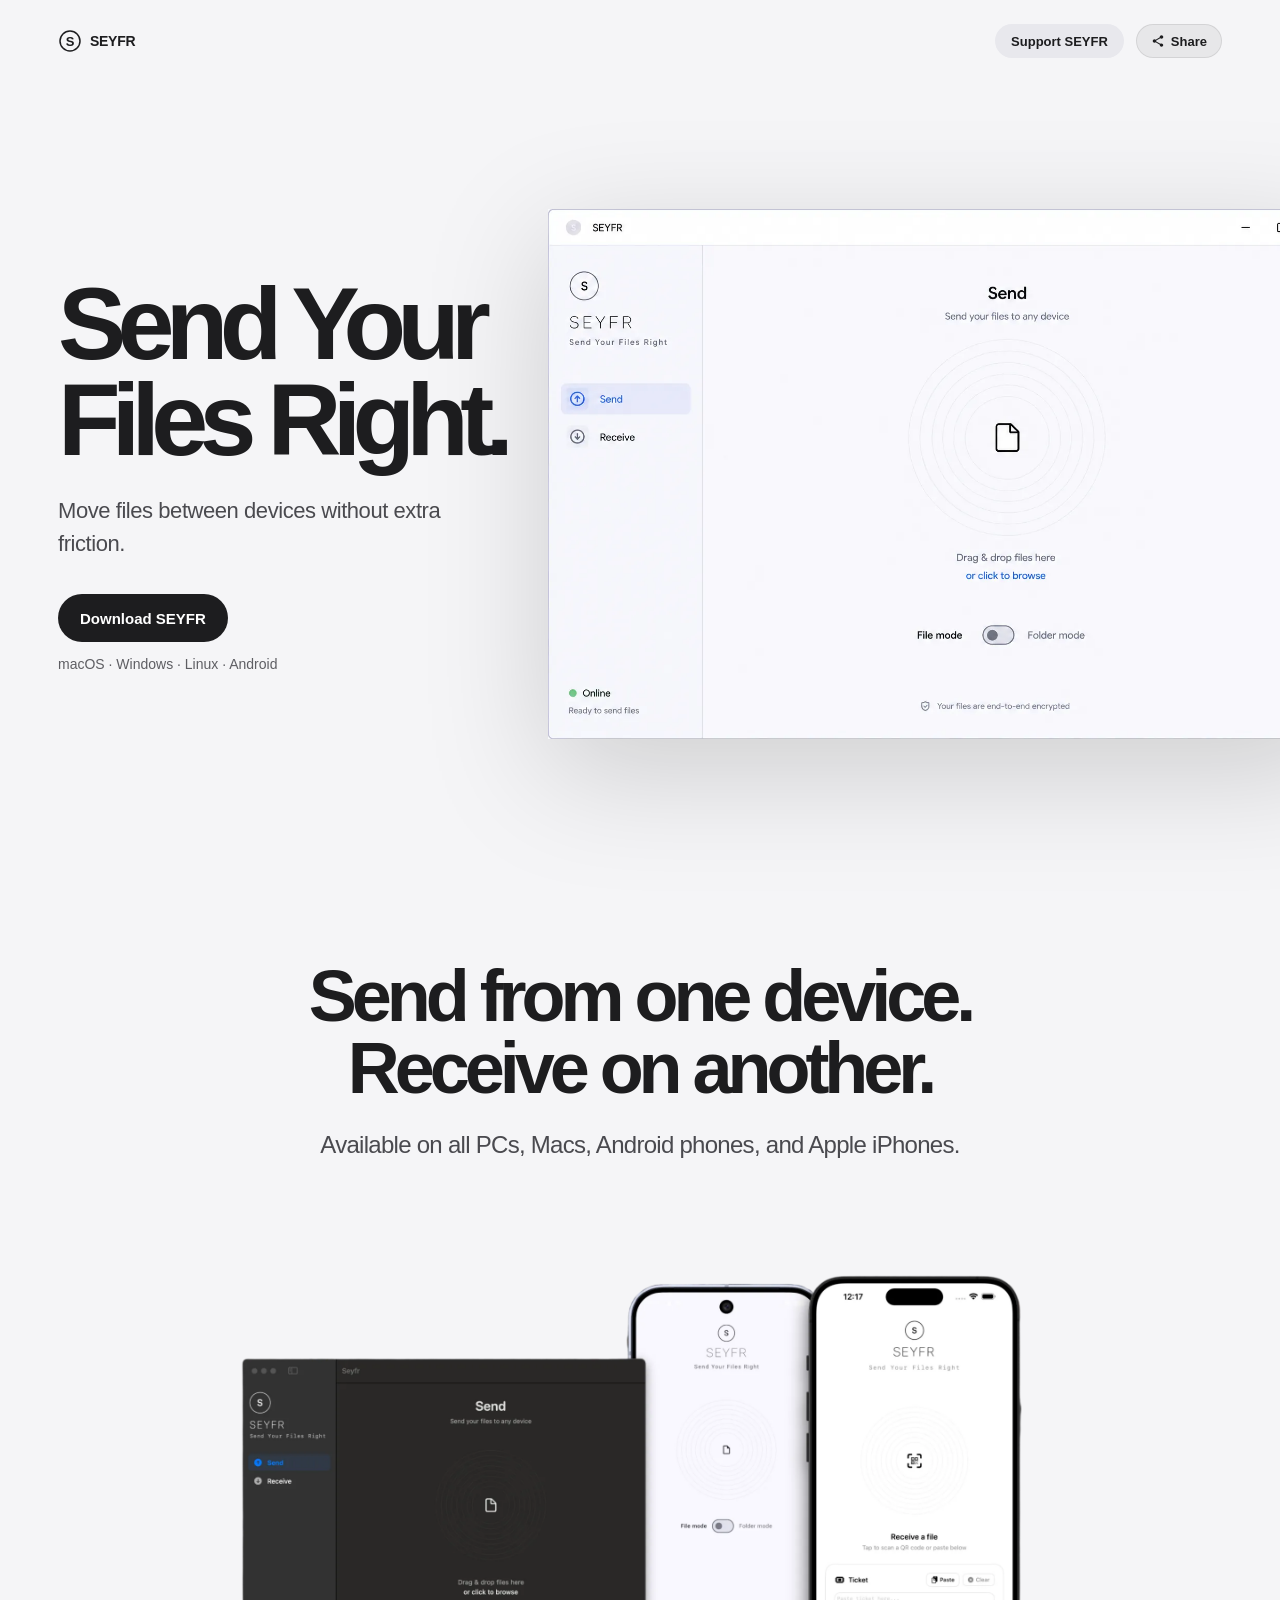
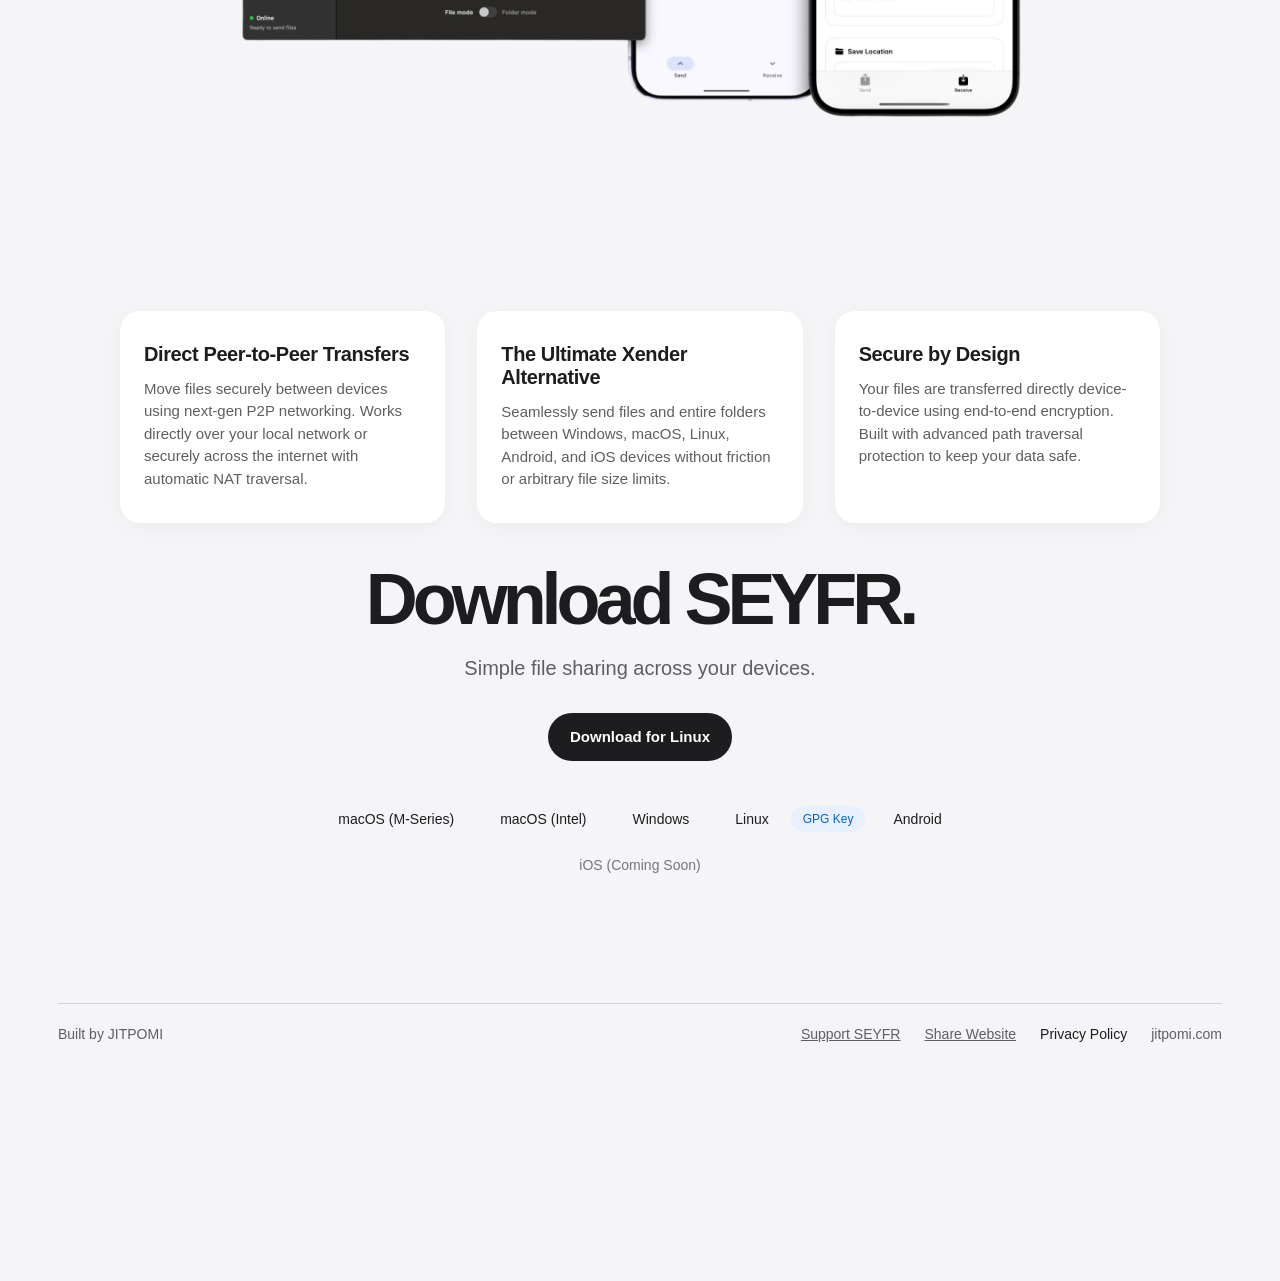
==== website/index.html @ b2a27444 "ui: group GPG Key badge directly next to Linux pill, smaller blue badge style" ====
<!DOCTYPE html>
<html lang="en">
<head>
  <meta charset="UTF-8" />
  <meta name="viewport" content="width=device-width, initial-scale=1.0" />

  <title>Seyfr — Send Your Files Right</title>

  <meta name="description" content="Seyfr helps you move files between devices simply. Built by JITPOMI." />
  <link rel="canonical" href="https://seyfr.jitpomi.com/" />
  
  <!-- Preload Critical Images -->
  <link rel="preload" as="image" href="assets/seyfrmobile.webp" media="(max-width: 560px)" fetchpriority="high" imagesizes="100vw" />
  <link rel="preload" as="image" href="assets/seyfr.webp" media="(min-width: 561px)" fetchpriority="high" imagesizes="min(860px, 118vw)" />
  
  <!-- Open Graph / Social -->
  <meta property="og:type" content="website" />
  <meta property="og:title" content="Seyfr — Send Your Files Right" />
  <meta property="og:description" content="Move files between devices without extra friction." />
  <meta property="og:image" content="https://seyfr.jitpomi.com/assets/seyfr-ogs/og-image.png" />
  <meta property="og:url" content="https://seyfr.jitpomi.com/" />
  
  <!-- Twitter -->
  <meta name="twitter:card" content="summary_large_image" />
  <meta name="twitter:title" content="Seyfr — Send Your Files Right" />
  <meta name="twitter:description" content="Move files between devices without extra friction." />
  <meta name="twitter:image" content="https://seyfr.jitpomi.com/assets/seyfr-ogs/twitter-image.png" />

  <!-- Schema Markup -->
  <script type="application/ld+json">
  {
    "@context": "https://schema.org",
    "@type": "SoftwareApplication",
    "name": "Seyfr",
    "operatingSystem": "macOS, Windows, Linux, Android",
    "applicationCategory": "UtilitiesApplication",
    "offers": {
      "@type": "Offer",
      "price": "0",
      "priceCurrency": "USD"
    },
    "description": "Seyfr helps you move files between devices simply without extra friction.",
    "url": "https://seyfr.jitpomi.com/",
    "publisher": {
      "@type": "Organization",
      "name": "JITPOMI",
      "url": "https://jitpomi.com"
    }
  }
  </script>

  <meta name="theme-color" content="#f5f5f7" />
  <link rel="apple-touch-icon" href="assets/apple-touch-icon.png" />

  <!-- Favicon & Icons -->
  <link rel="icon" href="data:image/svg+xml,<svg xmlns='http://www.w3.org/2000/svg' viewBox='0 0 24 24'><circle cx='12' cy='12' r='11' fill='white' stroke='%231d1d1f' stroke-width='2'/><text x='12' y='16.5' font-family='-apple-system, sans-serif' font-size='14' font-weight='600' fill='%231d1d1f' text-anchor='middle'>S</text></svg>" />

  <style>
    * {
      box-sizing: border-box;
    }

    html, body {
      overflow-x: hidden;
    }

    body {
      margin: 0;
      font-family:
        -apple-system,
        BlinkMacSystemFont,
        "SF Pro Display",
        "Segoe UI",
        sans-serif;

      background: #f5f5f7;
      color: #1d1d1f;
      -webkit-font-smoothing: antialiased;
    }

    a {
      color: inherit;
      text-decoration: none;
    }

    .wrap {
      max-width: 1220px;
      margin: 0 auto;
      padding: 24px 28px 80px;
    }

    nav {
      display: flex;
      justify-content: space-between;
      align-items: center;

      color: #5e5e63;
      font-size: 14px;
    }

    .brand {
      font-weight: 600;
      color: #1d1d1f;
      letter-spacing: -0.02em;
    }

    .hero {
      min-height: 88vh;

      display: grid;
      grid-template-columns: 0.8fr 1.2fr;
      align-items: center;
      gap: 40px;

      padding: 80px 0 40px;
    }

    .eyebrow {
      font-size: 16px;
      color: #5e5e63;
      margin-bottom: 18px;
    }

    h1 {
      margin: 0;

      max-width: 520px;

      font-size: clamp(64px, 8vw, 108px);
      line-height: 0.94;
      letter-spacing: -0.085em;
      font-weight: 600;
    }

    .sub {
      margin-top: 26px;

      max-width: 420px;

      font-size: 22px;
      line-height: 1.5;
      letter-spacing: -0.02em;

      color: #4a4a4f;
    }

    .actions {
      margin-top: 34px;

      display: flex;
      flex-direction: column;
      align-items: flex-start;
      gap: 14px;
    }

    .button {
      display: inline-flex;
      align-items: center;
      justify-content: center;

      height: 48px;
      padding: 0 22px;

      border-radius: 999px;

      background: #1d1d1f;
      color: white;

      font-size: 15px;
      font-weight: 600;

      transition: opacity 0.2s ease;
    }

    .button:hover {
      opacity: 0.88;
    }

    .platforms {
      color: #5e5e63;
      font-size: 14px;
    }

    .visual {
      position: relative;

      display: flex;
      align-items: center;
      justify-content: center;

      width: 100%;
      aspect-ratio: 820 / 1592; /* Mobile-first default aspect-ratio on wrapper to prevent flex-child height collapse */
    }

    @media (min-width: 561px) {
      .visual {
        aspect-ratio: 1536 / 1024; /* Desktop landscape override */
        width: min(860px, 118%);
      }
    }

    .visual img {
      width: 100%;
      height: 100%;
      object-fit: contain;
      max-width: none;

      display: block;

      filter:
        drop-shadow(0 32px 60px rgba(0,0,0,0.16));
    }

    .section {
      padding: 110px 0;
    }

    .line {
      max-width: 760px;
      margin: 0 auto;
      text-align: center;
      font-size: clamp(38px, 6vw, 72px);
      line-height: 1;
      letter-spacing: -0.07em;
      font-weight: 600;
    }

    .shot {
      margin-top: 56px;
      display: flex;
      justify-content: center;
    }

    .shot img {
      aspect-ratio: 1316 / 826;
      width: 100%;
      max-width: 800px;
      height: auto;
      display: block;
    }

    .download {
      margin: 40px auto 0;

      max-width: 760px;

      text-align: center;
    }

    .download h2 {
      margin: 0;

      font-size: clamp(40px, 6vw, 72px);
      line-height: 1;
      letter-spacing: -0.07em;
      font-weight: 600;
    }

    .download p {
      margin: 18px auto 30px;

      max-width: 480px;

      color: #5e5e63;

      font-size: 20px;
      line-height: 1.5;
    }

    .features {
      margin: 80px auto 40px;
      max-width: 1040px;
      display: grid;
      grid-template-columns: repeat(3, 1fr);
      gap: 32px;
    }

    .feature-card {
      background: white;
      padding: 32px 24px;
      border-radius: 20px;
      box-shadow: 0 4px 24px rgba(0,0,0,0.04);
    }

    .feature-card h2 {
      margin: 0 0 12px;
      font-size: 20px;
      font-weight: 600;
      letter-spacing: -0.02em;
    }

    .feature-card p {
      margin: 0;
      color: #5e5e63;
      font-size: 15px;
      line-height: 1.5;
    }

    footer {
      margin-top: 120px;
      padding-top: 22px;

      border-top: 1px solid #d2d2d7;

      display: flex;
      justify-content: space-between;

      color: #5e5e63;
      font-size: 14px;
    }

    @media (max-width: 920px) {
      .hero {
        grid-template-columns: 1fr;
        min-height: auto;

        padding-top: 90px;
      }

      .visual {
        margin-top: 20px;
      }

      .visual img {
        width: 100%;
      }

      .sub {
        font-size: 20px;
      }
      
      .features {
        grid-template-columns: 1fr;
      }
    }

    @media (max-width: 560px) {
      .wrap {
        padding: 20px 18px 64px;
      }

      h1 {
        font-size: 56px;
      }

      footer {
        display: block;
        line-height: 1.9;
      }
    }

    /* Premium Share Button & Toast */
    .share-btn {
      display: inline-flex;
      align-items: center;
      gap: 6px;
      background: rgba(29, 29, 31, 0.06);
      color: #1d1d1f;
      border: 1px solid rgba(29, 29, 31, 0.1);
      border-radius: 999px;
      padding: 6px 14px;
      font-size: 13px;
      font-weight: 600;
      cursor: pointer;
      transition: all 0.2s ease;
      height: 34px;
    }
    .share-btn:hover {
      background: #1d1d1f;
      color: white;
      border-color: #1d1d1f;
    }
    .share-btn svg {
      width: 14px;
      height: 14px;
      fill: currentColor;
    }
    .footer-share {
      background: none;
      border: none;
      color: inherit;
      font: inherit;
      cursor: pointer;
      text-decoration: underline;
      padding: 0;
    }
    .footer-share:hover {
      color: #1d1d1f;
    }
    .toast {
      position: fixed;
      bottom: 32px;
      left: 50%;
      transform: translateX(-50%) translateY(100px);
      background: #1d1d1f;
      color: white;
      padding: 12px 24px;
      border-radius: 999px;
      font-size: 14px;
      font-weight: 600;
      box-shadow: 0 16px 32px rgba(0,0,0,0.24);
      z-index: 2000;
      opacity: 0;
      pointer-events: none;
      transition: transform 0.3s cubic-bezier(0.16, 1, 0.3, 1), opacity 0.3s ease;
    }
    .toast.show {
      transform: translateX(-50%) translateY(0);
      opacity: 1;
    }

    /* Premium Share Dropdown Menu */
    .share-menu {
      position: absolute;
      width: 220px;
      background: rgba(255, 255, 255, 0.85);
      backdrop-filter: blur(24px);
      -webkit-backdrop-filter: blur(24px);
      border: 1px solid rgba(0, 0, 0, 0.08);
      border-radius: 16px;
      box-shadow: 0 16px 48px rgba(0, 0, 0, 0.16);
      padding: 8px;
      z-index: 1000;
      opacity: 0;
      visibility: hidden; /* Prevent keyboard tab-focus and screen-reader access when hidden */
      transform: scale(0.95) translateY(-8px);
      pointer-events: none;
      transition: opacity 0.2s cubic-bezier(0.16, 1, 0.3, 1), transform 0.2s cubic-bezier(0.16, 1, 0.3, 1), visibility 0.2s;
      transform-origin: top right;
    }
    .share-menu.show {
      opacity: 1;
      visibility: visible;
      transform: scale(1) translateY(0);
      pointer-events: auto;
    }
    .share-menu-item {
      display: flex;
      align-items: center;
      gap: 12px;
      width: 100%;
      background: none;
      border: none;
      color: #1d1d1f;
      padding: 10px 14px;
      font-size: 14px;
      font-weight: 500;
      border-radius: 10px;
      cursor: pointer;
      text-align: left;
      transition: background 0.15s ease, color 0.15s ease;
    }
    .share-menu-item:hover {
      background: #1d1d1f;
      color: white;
    }
    .share-menu-item svg {
      width: 16px;
      height: 16px;
      fill: currentColor;
      flex-shrink: 0;
    }
    .share-menu-divider {
      height: 1px;
      background: rgba(0, 0, 0, 0.08);
      margin: 6px 0;
    }
 
    /* Premium High-End Support Modal */
    .modal-overlay {
      position: fixed;
      top: 0;
      left: 0;
      right: 0;
      bottom: 0;
      background: rgba(0, 0, 0, 0.35); /* Elegant, highly refined dark mask */
      backdrop-filter: blur(4px); /* Soft, professional glass effect (no muddy smudging) */
      -webkit-backdrop-filter: blur(4px);
      display: flex;
      align-items: center;
      justify-content: center;
      z-index: 1500;
      opacity: 0;
      visibility: hidden; /* Prevent keyboard tab-focus and screen-reader access when hidden */
      pointer-events: none;
      transition: opacity 0.25s cubic-bezier(0.4, 0, 0.2, 1), visibility 0.25s;
    }
    .modal-overlay.show {
      opacity: 1;
      visibility: visible;
      pointer-events: auto;
    }
    .modal-card {
      width: 90%;
      max-width: 520px;
      background: #ffffff; /* Solid premium white card for flawless readability and sharp contrast */
      border: 1px solid rgba(0, 0, 0, 0.08); /* Clean, high-end border style */
      border-radius: 24px;
      box-shadow: 
        0 1px 2px rgba(0, 0, 0, 0.05),
        0 4px 6px -1px rgba(0, 0, 0, 0.05),
        0 24px 48px -12px rgba(0, 0, 0, 0.12); /* Balanced, sophisticated shadow layers */
      padding: 32px;
      transform: scale(0.96) translateY(8px); /* Tactile entry transition */
      transition: transform 0.3s cubic-bezier(0.34, 1.56, 0.64, 1); /* Custom springy scale for a premium, snappy native feel */
      display: flex;
      flex-direction: column;
      max-height: 90vh;
      overflow-y: auto;
    }
    .modal-overlay.show .modal-card {
      transform: scale(1) translateY(0);
    }
    .modal-header {
      display: flex;
      justify-content: space-between;
      align-items: center;
      margin-bottom: 20px;
    }
    .modal-title {
      font-size: 22px;
      font-weight: 700;
      letter-spacing: -0.02em;
      margin: 0;
    }
    .modal-close {
      background: rgba(0, 0, 0, 0.05);
      border: none;
      width: 32px;
      height: 32px;
      border-radius: 50%;
      display: grid;
      place-items: center;
      cursor: pointer;
      color: #1d1d1f;
      font-size: 20px;
      font-weight: 400;
      transition: background 0.2s ease;
      padding: 0;
    }
    .modal-close:hover {
      background: rgba(0, 0, 0, 0.1);
    }
    
    /* Segmented Control / Tabs */
    .tab-bar {
      display: flex;
      background: rgba(0, 0, 0, 0.05);
      padding: 4px;
      border-radius: 12px;
      margin-bottom: 24px;
    }
    .tab-btn {
      flex: 1;
      border: none;
      background: none;
      padding: 8px 12px;
      font-size: 13px;
      font-weight: 600;
      border-radius: 8px;
      cursor: pointer;
      color: #6e6e73;
      transition: all 0.2s ease;
    }
    .tab-btn.active {
      background: white;
      color: #1d1d1f;
      box-shadow: 0 2px 8px rgba(0,0,0,0.08);
    }
    
    .tab-pane {
      display: none;
    }
    .tab-pane.active {
      display: block;
    }

    /* Sub Tabs (for Bank categories) */
    .sub-tab-bar {
      display: flex;
      background: rgba(0, 0, 0, 0.03);
      padding: 3px;
      border-radius: 10px;
      margin-bottom: 18px;
    }
    .sub-tab-btn {
      flex: 1;
      border: none;
      background: none;
      padding: 6px 10px;
      font-size: 11px;
      font-weight: 600;
      border-radius: 6px;
      cursor: pointer;
      color: #86868b;
      transition: all 0.15s ease;
      white-space: nowrap;
    }
    .sub-tab-btn.active {
      background: white;
      color: #1d1d1f;
      box-shadow: 0 1px 4px rgba(0,0,0,0.05);
    }

    .sub-tab-pane {
      display: none;
    }

    /* Bank Detail Row */
    .detail-row {
      display: flex;
      justify-content: space-between;
      align-items: center;
      padding: 10px 0;
      border-bottom: 1px solid rgba(0, 0, 0, 0.05);
    }
    .detail-row:last-child {
      border-bottom: none;
    }
    .detail-info {
      display: flex;
      flex-direction: column;
      gap: 2px;
      text-align: left;
    }
    .detail-label {
      font-size: 11px;
      color: #86868b;
      font-weight: 500;
    }
    .detail-value {
      font-size: 14px;
      font-weight: 600;
      color: #1d1d1f;
    }
    .detail-value code {
      font-family: Menlo, Monaco, Consolas, monospace;
      font-size: 13px;
      background: rgba(0, 0, 0, 0.04);
      padding: 2px 6px;
      border-radius: 4px;
    }
    .copy-icon-btn {
      background: none;
      border: none;
      cursor: pointer;
      color: #0066cc;
      padding: 6px;
      border-radius: 6px;
      transition: background 0.2s ease;
      display: flex;
      align-items: center;
      justify-content: center;
    }
    .copy-icon-btn:hover {
      background: rgba(0, 102, 204, 0.08);
    }
    .copy-icon-btn svg {
      width: 16px;
      height: 16px;
      fill: currentColor;
    }

    /* Info Alert Box */
    .alert-box {
      background: rgba(0, 102, 204, 0.06);
      border: 1px solid rgba(0, 102, 204, 0.15);
      border-radius: 12px;
      padding: 14px;
      margin-bottom: 16px;
      display: flex;
      flex-direction: column;
      gap: 6px;
      text-align: left;
    }
    .alert-header {
      display: flex;
      align-items: center;
      gap: 8px;
      color: #0066cc;
      font-size: 12px;
      font-weight: 700;
    }
    .alert-value {
      font-family: Menlo, Monaco, Consolas, monospace;
      font-size: 12px;
      font-weight: 700;
      color: #1d1d1f;
      background: rgba(0, 0, 0, 0.04);
      padding: 6px;
      border-radius: 6px;
      display: flex;
      justify-content: space-between;
      align-items: center;
    }
    .alert-text {
      font-size: 11px;
      color: #86868b;
      line-height: 1.4;
    }
  </style>
</head>

<body>
  <div class="wrap">

    <nav>
      <a id="nav-logo-link" class="brand" href="/" style="display: flex; align-items: center; gap: 8px;">
        <svg aria-hidden="true" width="24" height="24" viewBox="0 0 24 24" fill="none" xmlns="http://www.w3.org/2000/svg">
          <circle cx="12" cy="12" r="10" stroke="#1d1d1f" stroke-width="1.5" />
          <text x="12" y="16.5" font-family="-apple-system, BlinkMacSystemFont, sans-serif" font-size="13" font-weight="600" fill="#1d1d1f" text-anchor="middle">S</text>
        </svg>
        SEYFR
      </a>

      <div style="display: flex; align-items: center; gap: 12px;">
        <button id="nav-support-btn" class="button" style="height: 34px; padding: 0 16px; font-size: 13px; background: #e8e8ed; color: #1d1d1f; border: none; cursor: pointer; font-weight: 600; border-radius: 999px;">Support SEYFR</button>
        <button id="nav-share-btn" class="share-btn" aria-label="Share website">
          <svg viewBox="0 0 24 24"><path d="M18 16.08c-.76 0-1.44.3-1.96.77L8.91 12.7c.05-.23.09-.46.09-.7s-.04-.47-.09-.7l7.05-4.11c.54.5 1.25.81 2.04.81 1.66 0 3-1.34 3-3s-1.34-3-3-3-3 1.34-3 3c0 .24.04.47.09.7L8.04 9.81C7.5 9.31 6.79 9 6 9c-1.66 0-3 1.34-3 3s1.34 3 3 3c.79 0 1.5-.31 2.04-.81l7.12 4.16c-.05.21-.08.43-.08.65 0 1.61 1.31 2.92 2.92 2.92s2.92-1.31 2.92-2.92c0-1.61-1.31-2.92-2.92-2.92z"/></svg>
          <span>Share</span>
        </button>
      </div>
    </nav>

    <main>

      <section class="hero">

        <div>

          <h1>
            Send Your Files Right.
          </h1>

          <div class="sub">
            Move files between devices without extra friction.
          </div>

          <div class="actions">

            <a id="hero-download-btn" class="button" href="#download">
              Download SEYFR
            </a>

            <div class="platforms">
              macOS · Windows · Linux · Android
            </div>

          </div>

        </div>

        <div class="visual">
          <picture>
            <source media="(min-width: 561px)" srcset="assets/seyfr.webp" width="1536" height="1024">
            <img src="assets/seyfrmobile.webp" alt="Seyfr running on desktop and mobile devices" fetchpriority="high" width="820" height="1592" />
          </picture>
        </div>

      </section>

      <section class="section" aria-labelledby="how-it-works-heading">
        <div id="how-it-works-heading" class="line">
          Send from one device. Receive on another.
        </div>
        
        <div style="max-width: 720px; margin: 24px auto 0; text-align: center; color: #4a4a4f; font-size: 24px; line-height: 1.45; letter-spacing: -0.03em;">
          Available on all PCs, Macs, Android phones, and Apple iPhones.
        </div>

        <div class="shot">
          <picture>
            <img src="assets/seyfrimg.webp" alt="Seyfr seamlessly working across devices" loading="lazy" width="1316" height="826" />
          </picture>
        </div>
      </section>

      <section class="features" aria-label="Product Features">
        <div class="feature-card">
          <h2>Direct Peer-to-Peer Transfers</h2>
          <p>Move files securely between devices using next-gen P2P networking. Works directly over your local network or securely across the internet with automatic NAT traversal.</p>
        </div>
        <div class="feature-card">
          <h2>The Ultimate Xender Alternative</h2>
          <p>Seamlessly send files and entire folders between Windows, macOS, Linux, Android, and iOS devices without friction or arbitrary file size limits.</p>
        </div>
        <div class="feature-card">
          <h2>Secure by Design</h2>
          <p>Your files are transferred directly device-to-device using end-to-end encryption. Built with advanced path traversal protection to keep your data safe.</p>
        </div>
      </section>

      <section class="download" id="download" aria-labelledby="download-heading">

        <h2 id="download-heading">
          Download SEYFR.
        </h2>

        <p>
          Simple file sharing across your devices.
        </p>

        <a id="primary-download-btn" class="button" href="https://github.com/Jitpomi/seyfr-releases/releases/latest" target="_blank" rel="noopener noreferrer" style="margin-bottom: 24px;">
          Download SEYFR
        </a>
        
        <div style="display: flex; flex-wrap: wrap; gap: 10px; justify-content: center; margin-top: 16px;">
          <a id="download-macos-m" href="https://github.com/Jitpomi/seyfr-releases/releases/latest/download/Seyfr_aarch64.dmg" rel="noopener noreferrer" style="display: inline-flex; align-items: center; padding: 10px 18px; background: #f5f5f7; border-radius: 999px; color: #1d1d1f; font-size: 14px; font-weight: 500; text-decoration: none; white-space: nowrap;" title="Apple Silicon">macOS (M-Series)</a>
          <a id="download-macos-intel" href="https://github.com/Jitpomi/seyfr-releases/releases/latest/download/Seyfr_x64.dmg" rel="noopener noreferrer" style="display: inline-flex; align-items: center; padding: 10px 18px; background: #f5f5f7; border-radius: 999px; color: #1d1d1f; font-size: 14px; font-weight: 500; text-decoration: none; white-space: nowrap;" title="Intel Macs">macOS (Intel)</a>
          <a id="download-windows" href="https://github.com/Jitpomi/seyfr-releases/releases/latest/download/seyfr-x64.exe" rel="noopener noreferrer" style="display: inline-flex; align-items: center; padding: 10px 18px; background: #f5f5f7; border-radius: 999px; color: #1d1d1f; font-size: 14px; font-weight: 500; text-decoration: none; white-space: nowrap;">Windows</a>
          <!-- Linux + GPG Key grouped together -->
          <div style="display: inline-flex; align-items: center; gap: 4px; white-space: nowrap;">
            <a id="download-linux" href="https://github.com/Jitpomi/seyfr-releases/releases/latest/download/Seyfr_amd64.AppImage" rel="noopener noreferrer" style="display: inline-flex; align-items: center; padding: 10px 18px; background: #f5f5f7; border-radius: 999px; color: #1d1d1f; font-size: 14px; font-weight: 500; text-decoration: none;">Linux</a>
            <a href="/seyfr-public-key.asc" style="display: inline-flex; align-items: center; padding: 6px 12px; background: #e8f0fe; border-radius: 999px; color: #0066cc; font-size: 12px; font-weight: 500; text-decoration: none;" title="Download GPG Public Key to verify AppImage cryptographic integrity" target="_blank" rel="noopener noreferrer">GPG Key</a>
          </div>
          <a id="download-android" href="https://github.com/Jitpomi/seyfr-releases/releases/latest/download/app-release.apk" rel="noopener noreferrer" style="display: inline-flex; align-items: center; padding: 10px 18px; background: #f5f5f7; border-radius: 999px; color: #1d1d1f; font-size: 14px; font-weight: 500; text-decoration: none; white-space: nowrap;">Android</a>
          <span id="download-ios" aria-disabled="true" style="display: inline-flex; align-items: center; padding: 10px 18px; background: #f5f5f7; border-radius: 999px; color: #76767b; font-size: 14px; font-weight: 500; white-space: nowrap; cursor: not-allowed;" title="Coming soon to the App Store">iOS (Coming Soon)</span>
        </div>

      </section>

    </main>

    <footer>

      <div>
        Built by JITPOMI
      </div>

      <div style="display: flex; gap: 24px; align-items: center;">
        <button id="footer-support-btn" class="footer-share">Support SEYFR</button>
        <button id="footer-share-btn" class="footer-share">Share Website</button>
        <a href="/privacy" style="color: #1d1d1f; font-weight: 500;">Privacy Policy</a>
        <a href="https://jitpomi.com">
          jitpomi.com
        </a>
      </div>

    </footer>

  </div>

  <!-- Share Toast -->
  <div id="share-toast" class="toast" role="status">Link copied to clipboard!</div>

  <!-- Share Menu Overlay -->
  <div id="share-menu" class="share-menu" role="menu" aria-hidden="true">
    <button class="share-menu-item" data-share="x" role="menuitem">
      <svg viewBox="0 0 24 24"><path d="M18.244 2.25h3.308l-7.227 8.26 8.502 11.24H16.17l-5.214-6.817L4.99 21.75H1.68l7.73-8.835L1.254 2.25H8.08l4.713 6.231zm-1.161 17.52h1.833L7.084 4.126H5.117z"/></svg>
      Share on X
    </button>
    <button class="share-menu-item" data-share="linkedin" role="menuitem">
      <svg viewBox="0 0 24 24"><path d="M19 3a2 2 0 0 1 2 2v14a2 2 0 0 1-2 2H5a2 2 0 0 1-2-2V5a2 2 0 0 1 2-2h14m-.5 15.5v-5.3a3.26 3.26 0 0 0-3.26-3.26c-.85 0-1.84.52-2.34 1.3v-1.11h-2.79v8.37h2.79v-4.93c0-.77.62-1.4 1.39-1.4a1.4 1.4 0 0 1 1.4 1.4v4.93h2.79M6.88 8.56a1.68 1.68 0 0 0 1.68-1.68c0-.93-.75-1.69-1.68-1.69a1.69 1.69 0 0 0-1.69 1.69c0 .93.76 1.68 1.69 1.68m1.39 9.94v-8.37H5.5v8.37h2.77z"/></svg>
      Share on LinkedIn
    </button>
    <button class="share-menu-item" data-share="facebook" role="menuitem">
      <svg viewBox="0 0 24 24"><path d="M24 12.073c0-6.627-5.373-12-12-12s-12 5.373-12 12c0 5.99 4.388 10.954 10.125 11.854v-8.385H7.078v-3.47h3.047V9.43c0-3.007 1.792-4.669 4.533-4.669 1.312 0 2.686.235 2.686.235v2.953H15.83c-1.491 0-1.956.925-1.956 1.874v2.25h3.328l-.532 3.47h-2.796v8.385C19.612 23.027 24 18.062 24 12.073z"/></svg>
      Share on Facebook
    </button>
    <div class="share-menu-divider"></div>
    <button class="share-menu-item" data-share="copy" role="menuitem">
      <svg viewBox="0 0 24 24"><path d="M16 1H4c-1.1 0-2 .9-2 2v14h2V3h12V1zm3 4H8c-1.1 0-2 .9-2 2v14c0 1.1.9 2 2 2h11c1.1 0 2-.9 2-2V7c0-1.1-.9-2-2-2zm0 16H8V7h11v14z"/></svg>
      Copy Link
    </button>
  </div>

  <!-- Support Modal Overlay -->
  <div id="support-modal" class="modal-overlay" aria-hidden="true">
    <div class="modal-card">
      <div class="modal-header">
        <h3 class="modal-title">Support JITPOMI</h3>
        <button id="modal-close-btn" class="modal-close" aria-label="Close modal">&times;</button>
      </div>
      
      <p style="font-size: 14px; color: #5e5e63; line-height: 1.5; margin: 0 0 20px;">
        Seyfr is created by JITPOMI LLC. Your support helps keep Seyfr AD-free, fast, and secure.
      </p>

      <div class="tab-bar">
        <button class="tab-btn active" data-tab="venmo-pane">Venmo QR</button>
        <button class="tab-btn" data-tab="bank-pane">Bank Transfer</button>
      </div>

      <!-- Venmo Tab Pane -->
      <div id="venmo-pane" class="tab-pane active" style="text-align: center;">
        <p style="font-size: 15px; font-weight: 600; margin: 0 0 16px;">Scan to Support via Venmo</p>
        
        <div style="background: white; padding: 16px; border-radius: 20px; display: inline-block; box-shadow: 0 8px 24px rgba(0,0,0,0.06); border: 1px solid rgba(0,0,0,0.05); margin-bottom: 16px;">
          <img src="assets/venmo_qr.png" alt="Venmo QR Code @jitpomi" style="width: 220px; height: 220px; display: block;" />
        </div>
        
        <div style="display: flex; align-items: center; justify-content: center; gap: 8px; margin-bottom: 24px;">
          <span style="font-size: 22px; font-weight: 700; color: #0066cc;">@jitpomi</span>
          <button class="copy-icon-btn" onclick="copySupportText('@jitpomi', 'Venmo handle')" title="Copy Venmo Handle">
            <svg viewBox="0 0 24 24"><path d="M16 1H4c-1.1 0-2 .9-2 2v14h2V3h12V1zm3 4H8c-1.1 0-2 .9-2 2v14c0 1.1.9 2 2 2h11c1.1 0 2-.9 2-2V7c0-1.1-.9-2-2-2zm0 16H8V7h11v14z"/></svg>
          </button>
        </div>

        <a class="button" href="https://venmo.com/u/jitpomi" target="_blank" style="width: 100%; border-radius: 99px; height: 48px; font-size: 15px;">
          Open Venmo Website
        </a>
      </div>

      <!-- Bank Transfer Tab Pane -->
      <div id="bank-pane" class="tab-pane">
        <div class="sub-tab-bar">
          <button class="sub-tab-btn active" data-subtab="domestic-bank">Domestic (USD)</button>
          <button class="sub-tab-btn" data-subtab="intl-usd-bank">Intl (USD)</button>
          <button class="sub-tab-btn" data-subtab="intl-fx-bank">Intl (Non-USD / FX)</button>
        </div>

        <!-- 1. Domestic -->
        <div id="domestic-bank" class="sub-tab-pane" style="display: block;">
          <div class="detail-row">
            <div class="detail-info">
              <span class="detail-label">Beneficiary Name</span>
              <span class="detail-value">JITPOMI LLC</span>
            </div>
            <button class="copy-icon-btn" onclick="copySupportText('JITPOMI LLC', 'Beneficiary Name')">
              <svg viewBox="0 0 24 24"><path d="M16 1H4c-1.1 0-2 .9-2 2v14h2V3h12V1zm3 4H8c-1.1 0-2 .9-2 2v14c0 1.1.9 2 2 2h11c1.1 0 2-.9 2-2V7c0-1.1-.9-2-2-2zm0 16H8V7h11v14z"/></svg>
            </button>
          </div>
          <div class="detail-row">
            <div class="detail-info">
              <span class="detail-label">Account Number</span>
              <span class="detail-value"><code>202617088912</code></span>
            </div>
            <button class="copy-icon-btn" onclick="copySupportText('202617088912', 'Account Number')">
              <svg viewBox="0 0 24 24"><path d="M16 1H4c-1.1 0-2 .9-2 2v14h2V3h12V1zm3 4H8c-1.1 0-2 .9-2 2v14c0 1.1.9 2 2 2h11c1.1 0 2-.9 2-2V7c0-1.1-.9-2-2-2zm0 16H8V7h11v14z"/></svg>
            </button>
          </div>
          <div class="detail-row">
            <div class="detail-info">
              <span class="detail-label">Routing Number (ABA / ACH)</span>
              <span class="detail-value"><code>091311229</code></span>
            </div>
            <button class="copy-icon-btn" onclick="copySupportText('091311229', 'Routing Number')">
              <svg viewBox="0 0 24 24"><path d="M16 1H4c-1.1 0-2 .9-2 2v14h2V3h12V1zm3 4H8c-1.1 0-2 .9-2 2v14c0 1.1.9 2 2 2h11c1.1 0 2-.9 2-2V7c0-1.1-.9-2-2-2zm0 16H8V7h11v14z"/></svg>
            </button>
          </div>
          <div class="detail-row">
            <div class="detail-info">
              <span class="detail-label">Bank Name</span>
              <span class="detail-value">Choice Financial Group (Mercury Partner)</span>
            </div>
            <button class="copy-icon-btn" onclick="copySupportText('Choice Financial Group (Mercury Partner)', 'Bank Name')">
              <svg viewBox="0 0 24 24"><path d="M16 1H4c-1.1 0-2 .9-2 2v14h2V3h12V1zm3 4H8c-1.1 0-2 .9-2 2v14c0 1.1.9 2 2 2h11c1.1 0 2-.9 2-2V7c0-1.1-.9-2-2-2zm0 16H8V7h11v14z"/></svg>
            </button>
          </div>
          <div class="detail-row">
            <div class="detail-info">
              <span class="detail-label">Bank Address</span>
              <span class="detail-value" style="font-size: 13px;">4501 23rd Avenue S, Fargo, ND 58104 US</span>
            </div>
            <button class="copy-icon-btn" onclick="copySupportText('4501 23rd Avenue S, Fargo, ND 58104 US', 'Bank Address')">
              <svg viewBox="0 0 24 24"><path d="M16 1H4c-1.1 0-2 .9-2 2v14h2V3h12V1zm3 4H8c-1.1 0-2 .9-2 2v14c0 1.1.9 2 2 2h11c1.1 0 2-.9 2-2V7c0-1.1-.9-2-2-2zm0 16H8V7h11v14z"/></svg>
            </button>
          </div>
          <div class="detail-row">
            <div class="detail-info">
              <span class="detail-label">Beneficiary Address</span>
              <span class="detail-value" style="font-size: 13px;">5003 59th Avenue Court West, Tacoma, WA 98467 US</span>
            </div>
            <button class="copy-icon-btn" onclick="copySupportText('5003 59th Avenue Court West, Tacoma, WA 98467 US', 'Beneficiary Address')">
              <svg viewBox="0 0 24 24"><path d="M16 1H4c-1.1 0-2 .9-2 2v14h2V3h12V1zm3 4H8c-1.1 0-2 .9-2 2v14c0 1.1.9 2 2 2h11c1.1 0 2-.9 2-2V7c0-1.1-.9-2-2-2zm0 16H8V7h11v14z"/></svg>
            </button>
          </div>
        </div>

        <!-- 2. Intl USD -->
        <div id="intl-usd-bank" class="sub-tab-pane" style="display: none;">
          <div class="detail-row">
            <div class="detail-info">
              <span class="detail-label">SWIFT / BIC Code</span>
              <span class="detail-value"><code>CHFGUS44021</code></span>
            </div>
            <button class="copy-icon-btn" onclick="copySupportText('CHFGUS44021', 'SWIFT Code')">
              <svg viewBox="0 0 24 24"><path d="M16 1H4c-1.1 0-2 .9-2 2v14h2V3h12V1zm3 4H8c-1.1 0-2 .9-2 2v14c0 1.1.9 2 2 2h11c1.1 0 2-.9 2-2V7c0-1.1-.9-2-2-2zm0 16H8V7h11v14z"/></svg>
            </button>
          </div>
          <div class="detail-row">
            <div class="detail-info">
              <span class="detail-label">ABA Routing Number</span>
              <span class="detail-value"><code>091311229</code></span>
            </div>
            <button class="copy-icon-btn" onclick="copySupportText('091311229', 'Routing Number')">
              <svg viewBox="0 0 24 24"><path d="M16 1H4c-1.1 0-2 .9-2 2v14h2V3h12V1zm3 4H8c-1.1 0-2 .9-2 2v14c0 1.1.9 2 2 2h11c1.1 0 2-.9 2-2V7c0-1.1-.9-2-2-2zm0 16H8V7h11v14z"/></svg>
            </button>
          </div>
          <div class="detail-row">
            <div class="detail-info">
              <span class="detail-label">IBAN / Account Number</span>
              <span class="detail-value"><code>202617088912</code></span>
            </div>
            <button class="copy-icon-btn" onclick="copySupportText('202617088912', 'Account Number')">
              <svg viewBox="0 0 24 24"><path d="M16 1H4c-1.1 0-2 .9-2 2v14h2V3h12V1zm3 4H8c-1.1 0-2 .9-2 2v14c0 1.1.9 2 2 2h11c1.1 0 2-.9 2-2V7c0-1.1-.9-2-2-2zm0 16H8V7h11v14z"/></svg>
            </button>
          </div>
          <div class="detail-row">
            <div class="detail-info">
              <span class="detail-label">Beneficiary Name</span>
              <span class="detail-value">JITPOMI LLC</span>
            </div>
            <button class="copy-icon-btn" onclick="copySupportText('JITPOMI LLC', 'Beneficiary Name')">
              <svg viewBox="0 0 24 24"><path d="M16 1H4c-1.1 0-2 .9-2 2v14h2V3h12V1zm3 4H8c-1.1 0-2 .9-2 2v14c0 1.1.9 2 2 2h11c1.1 0 2-.9 2-2V7c0-1.1-.9-2-2-2zm0 16H8V7h11v14z"/></svg>
            </button>
          </div>
          <div class="detail-row">
            <div class="detail-info">
              <span class="detail-label">Bank Name</span>
              <span class="detail-value">Choice Financial Group</span>
            </div>
            <button class="copy-icon-btn" onclick="copySupportText('Choice Financial Group', 'Bank Name')">
              <svg viewBox="0 0 24 24"><path d="M16 1H4c-1.1 0-2 .9-2 2v14h2V3h12V1zm3 4H8c-1.1 0-2 .9-2 2v14c0 1.1.9 2 2 2h11c1.1 0 2-.9 2-2V7c0-1.1-.9-2-2-2zm0 16H8V7h11v14z"/></svg>
            </button>
          </div>
          <div class="detail-row">
            <div class="detail-info">
              <span class="detail-label">Bank & Beneficiary Address</span>
              <span class="detail-value" style="font-size: 13px;">Tacoma, WA / Fargo, ND USA</span>
            </div>
            <button class="copy-icon-btn" onclick="copySupportText('Tacoma, WA / Fargo, ND USA', 'Address')">
              <svg viewBox="0 0 24 24"><path d="M16 1H4c-1.1 0-2 .9-2 2v14h2V3h12V1zm3 4H8c-1.1 0-2 .9-2 2v14c0 1.1.9 2 2 2h11c1.1 0 2-.9 2-2V7c0-1.1-.9-2-2-2zm0 16H8V7h11v14z"/></svg>
            </button>
          </div>
        </div>

        <!-- 3. Intl FX -->
        <div id="intl-fx-bank" class="sub-tab-pane" style="display: none;">
          <div class="alert-box">
            <div class="alert-header">
              <svg viewBox="0 0 24 24" width="14" height="14" fill="currentColor"><path d="M12 2C6.48 2 2 6.48 2 12s4.48 10 10 10 10-4.48 10-10S17.52 2 12 2zm1 15h-2v-6h2v6zm0-8h-2V7h2v2z"/></svg>
              <span>Required Payment Reference / Memo:</span>
            </div>
            <div class="alert-value">
              <span>/FFC/202617088912/JITPOMI LLC/Tacoma, USA</span>
              <button class="copy-icon-btn" onclick="copySupportText('/FFC/202617088912/JITPOMI LLC/Tacoma, USA', 'Reference Memo')" style="color: #0066cc; padding: 2px;">
                <svg viewBox="0 0 24 24" width="14" height="14"><path d="M16 1H4c-1.1 0-2 .9-2 2v14h2V3h12V1zm3 4H8c-1.1 0-2 .9-2 2v14c0 1.1.9 2 2 2h11c1.1 0 2-.9 2-2V7c0-1.1-.9-2-2-2zm0 16H8V7h11v14z"/></svg>
              </button>
            </div>
            <span class="alert-text">You must include this exact string in the wire Memo / Reference field.</span>
          </div>

          <div class="detail-row">
            <div class="detail-info">
              <span class="detail-label">Intermediary SWIFT / BIC Code</span>
              <span class="detail-value"><code>CHASUS33XXX</code></span>
            </div>
            <button class="copy-icon-btn" onclick="copySupportText('CHASUS33XXX', 'Intermediary SWIFT')">
              <svg viewBox="0 0 24 24"><path d="M16 1H4c-1.1 0-2 .9-2 2v14h2V3h12V1zm3 4H8c-1.1 0-2 .9-2 2v14c0 1.1.9 2 2 2h11c1.1 0 2-.9 2-2V7c0-1.1-.9-2-2-2zm0 16H8V7h11v14z"/></svg>
            </button>
          </div>
          <div class="detail-row">
            <div class="detail-info">
              <span class="detail-label">Intermediary ABA Routing</span>
              <span class="detail-value"><code>021000021</code></span>
            </div>
            <button class="copy-icon-btn" onclick="copySupportText('021000021', 'Intermediary Routing')">
              <svg viewBox="0 0 24 24"><path d="M16 1H4c-1.1 0-2 .9-2 2v14h2V3h12V1zm3 4H8c-1.1 0-2 .9-2 2v14c0 1.1.9 2 2 2h11c1.1 0 2-.9 2-2V7c0-1.1-.9-2-2-2zm0 16H8V7h11v14z"/></svg>
            </button>
          </div>
          <div class="detail-row">
            <div class="detail-info">
              <span class="detail-label">Intermediary Bank Name</span>
              <span class="detail-value">JP Morgan Chase Bank, N.A. – New York</span>
            </div>
            <button class="copy-icon-btn" onclick="copySupportText('JP Morgan Chase Bank, N.A. – New York', 'Bank Name')">
              <svg viewBox="0 0 24 24"><path d="M16 1H4c-1.1 0-2 .9-2 2v14h2V3h12V1zm3 4H8c-1.1 0-2 .9-2 2v14c0 1.1.9 2 2 2h11c1.1 0 2-.9 2-2V7c0-1.1-.9-2-2-2zm0 16H8V7h11v14z"/></svg>
            </button>
          </div>
          <div class="detail-row">
            <div class="detail-info">
              <span class="detail-label">IBAN / Account Number</span>
              <span class="detail-value"><code>707567692</code></span>
            </div>
            <button class="copy-icon-btn" onclick="copySupportText('707567692', 'Account Number')">
              <svg viewBox="0 0 24 24"><path d="M16 1H4c-1.1 0-2 .9-2 2v14h2V3h12V1zm3 4H8c-1.1 0-2 .9-2 2v14c0 1.1.9 2 2 2h11c1.1 0 2-.9 2-2V7c0-1.1-.9-2-2-2zm0 16H8V7h11v14z"/></svg>
            </button>
          </div>
          <div class="detail-row">
            <div class="detail-info">
              <span class="detail-label">Beneficiary Name</span>
              <span class="detail-value">Choice Financial Group</span>
            </div>
            <button class="copy-icon-btn" onclick="copySupportText('Choice Financial Group', 'Beneficiary Name')">
              <svg viewBox="0 0 24 24"><path d="M16 1H4c-1.1 0-2 .9-2 2v14h2V3h12V1zm3 4H8c-1.1 0-2 .9-2 2v14c0 1.1.9 2 2 2h11c1.1 0 2-.9 2-2V7c0-1.1-.9-2-2-2zm0 16H8V7h11v14z"/></svg>
            </button>
          </div>
        </div>
      </div>
    </div>
  </div>

  <script>
    // Copy Support Text function (globally accessible)
    let toastTimer;
    function copySupportText(text, label) {
      navigator.clipboard.writeText(text).then(() => {
        const toast = document.getElementById('share-toast');
        toast.textContent = `${label} copied to clipboard!`;
        if (toastTimer) clearTimeout(toastTimer);
        toast.classList.add('show');
        toastTimer = setTimeout(() => {
          toast.classList.remove('show');
        }, 2500);
      }).catch(() => {
        alert('Copied: ' + text);
      });
    }

    document.addEventListener('DOMContentLoaded', () => {
      // Platform detection logic
      const btn = document.getElementById('primary-download-btn');
      const ua = navigator.userAgent.toLowerCase();
      const platform = navigator.platform.toLowerCase();
      
      const isIos = ua.includes('iphone') || ua.includes('ipad') || (ua.includes('mac') && navigator.maxTouchPoints > 1);
      const isAndroid = ua.includes('android');
      const isMac = (ua.includes('mac') || platform.includes('mac')) && !isIos;
      const isWin = ua.includes('win') || platform.includes('win');
      const isLinux = (ua.includes('linux') || platform.includes('linux')) && !isAndroid;
      
      if (isWin) {
        if (btn) {
          btn.textContent = 'Download for Windows';
          btn.href = 'https://github.com/Jitpomi/seyfr-releases/releases/latest/download/seyfr-x64.exe';
        }
      } else if (isMac) {
        if (btn) {
          btn.textContent = 'Download for macOS';
          btn.href = 'https://github.com/Jitpomi/seyfr-releases/releases/latest/download/Seyfr_aarch64.dmg';
        }
      } else if (isLinux) {
        if (btn) {
          btn.textContent = 'Download for Linux';
          btn.href = 'https://github.com/Jitpomi/seyfr-releases/releases/latest/download/Seyfr_amd64.AppImage';
        }
      } else if (isAndroid) {
        if (btn) {
          btn.textContent = 'Download for Android';
          btn.href = 'https://github.com/Jitpomi/seyfr-releases/releases/latest/download/app-release.apk';
        }
      } else if (isIos) {
        if (btn) {
          btn.textContent = 'Coming Soon to iOS';
          btn.href = '#';
          btn.style.opacity = '0.5';
          btn.style.cursor = 'not-allowed';
        }
      }

      // --- Share Dropdown Logic ---
      const navShareBtn = document.getElementById('nav-share-btn');
      const footerShareBtn = document.getElementById('footer-share-btn');
      const shareMenu = document.getElementById('share-menu');

      const toggleShareMenu = (event) => {
        event.stopPropagation();
        const trigger = event.currentTarget;
        const rect = trigger.getBoundingClientRect();

        if (shareMenu.classList.contains('show')) {
          closeShareMenu();
        } else {
          shareMenu.style.top = `${window.scrollY + rect.bottom + 8}px`;
          shareMenu.style.left = `${rect.right - 220}px`;
          shareMenu.classList.add('show');
          shareMenu.setAttribute('aria-hidden', 'false');
        }
      };

      const closeShareMenu = () => {
        shareMenu.classList.remove('show');
        shareMenu.setAttribute('aria-hidden', 'true');
      };

      document.addEventListener('click', (event) => {
        if (!shareMenu.contains(event.target)) {
          closeShareMenu();
        }
      });

      shareMenu.addEventListener('click', (event) => {
        const item = event.target.closest('.share-menu-item');
        if (!item) return;

        const action = item.dataset.share;
        const base = window.location.origin + window.location.pathname;
        const title = encodeURIComponent(document.title);

        if (action === 'x') {
          const xUrl = encodeURIComponent(base + '?v=1');
          window.open(`https://x.com/intent/tweet?url=${xUrl}&text=${title}`, '_blank', 'width=550,height=450');
        } else if (action === 'linkedin') {
          const lnUrl = encodeURIComponent(window.location.href);
          window.open(`https://www.linkedin.com/sharing/share-offsite/?url=${lnUrl}`, '_blank', 'width=550,height=550');
        } else if (action === 'facebook') {
          const fbUrl = encodeURIComponent(window.location.href);
          window.open(`https://www.facebook.com/sharer/sharer.php?u=${fbUrl}`, '_blank', 'width=550,height=650');
        } else if (action === 'copy') {
          navigator.clipboard.writeText(window.location.href).then(() => {
            const toast = document.getElementById('share-toast');
            toast.textContent = 'Link copied to clipboard!';
            if (toastTimer) clearTimeout(toastTimer);
            toast.classList.add('show');
            toastTimer = setTimeout(() => {
              toast.classList.remove('show');
            }, 2500);
          }).catch(() => {
            alert('Link: ' + window.location.href);
          });
        }
        closeShareMenu();
      });

      if (navShareBtn) navShareBtn.addEventListener('click', toggleShareMenu);
      if (footerShareBtn) footerShareBtn.addEventListener('click', toggleShareMenu);

      // --- Support Modal Logic ---
      const navSupportBtn = document.getElementById('nav-support-btn');
      const footerSupportBtn = document.getElementById('footer-support-btn');
      const supportModal = document.getElementById('support-modal');
      const modalCloseBtn = document.getElementById('modal-close-btn');

      const openSupportModal = (event) => {
        if (event) event.preventDefault();
        supportModal.classList.add('show');
        supportModal.setAttribute('aria-hidden', 'false');
        document.body.style.overflow = 'hidden'; // prevent background scrolling
      };

      const closeSupportModal = () => {
        supportModal.classList.remove('show');
        supportModal.setAttribute('aria-hidden', 'true');
        document.body.style.overflow = '';
      };

      if (navSupportBtn) navSupportBtn.addEventListener('click', openSupportModal);
      if (footerSupportBtn) footerSupportBtn.addEventListener('click', openSupportModal);
      if (modalCloseBtn) modalCloseBtn.addEventListener('click', closeSupportModal);

      supportModal.addEventListener('click', (event) => {
        if (event.target === supportModal) {
          closeSupportModal();
        }
      });

      document.addEventListener('keydown', (event) => {
        if (event.key === 'Escape' && supportModal.classList.contains('show')) {
          closeSupportModal();
        }
      });

      // Tab bar navigation (Venmo vs Bank Transfer)
      const tabButtons = supportModal.querySelectorAll('.tab-btn');
      const tabPanes = supportModal.querySelectorAll('.tab-pane');

      tabButtons.forEach(btn => {
        btn.addEventListener('click', () => {
          tabButtons.forEach(b => b.classList.remove('active'));
          tabPanes.forEach(p => p.classList.remove('active'));

          btn.classList.add('active');
          const targetPane = document.getElementById(btn.dataset.tab);
          if (targetPane) targetPane.classList.add('active');
        });
      });

      // Bank Transfer sub-tab navigation (Domestic / USD / FX)
      const subTabButtons = supportModal.querySelectorAll('.sub-tab-btn');
      const subTabPanes = supportModal.querySelectorAll('.sub-tab-pane');

      subTabButtons.forEach(btn => {
        btn.addEventListener('click', () => {
          subTabButtons.forEach(b => b.classList.remove('active'));
          subTabPanes.forEach(p => p.style.display = 'none');

          btn.classList.add('active');
          const targetSubPane = document.getElementById(btn.dataset.subtab);
          if (targetSubPane) targetSubPane.style.display = 'block';
        });
      });
    });
  </script>
</body>
</html>
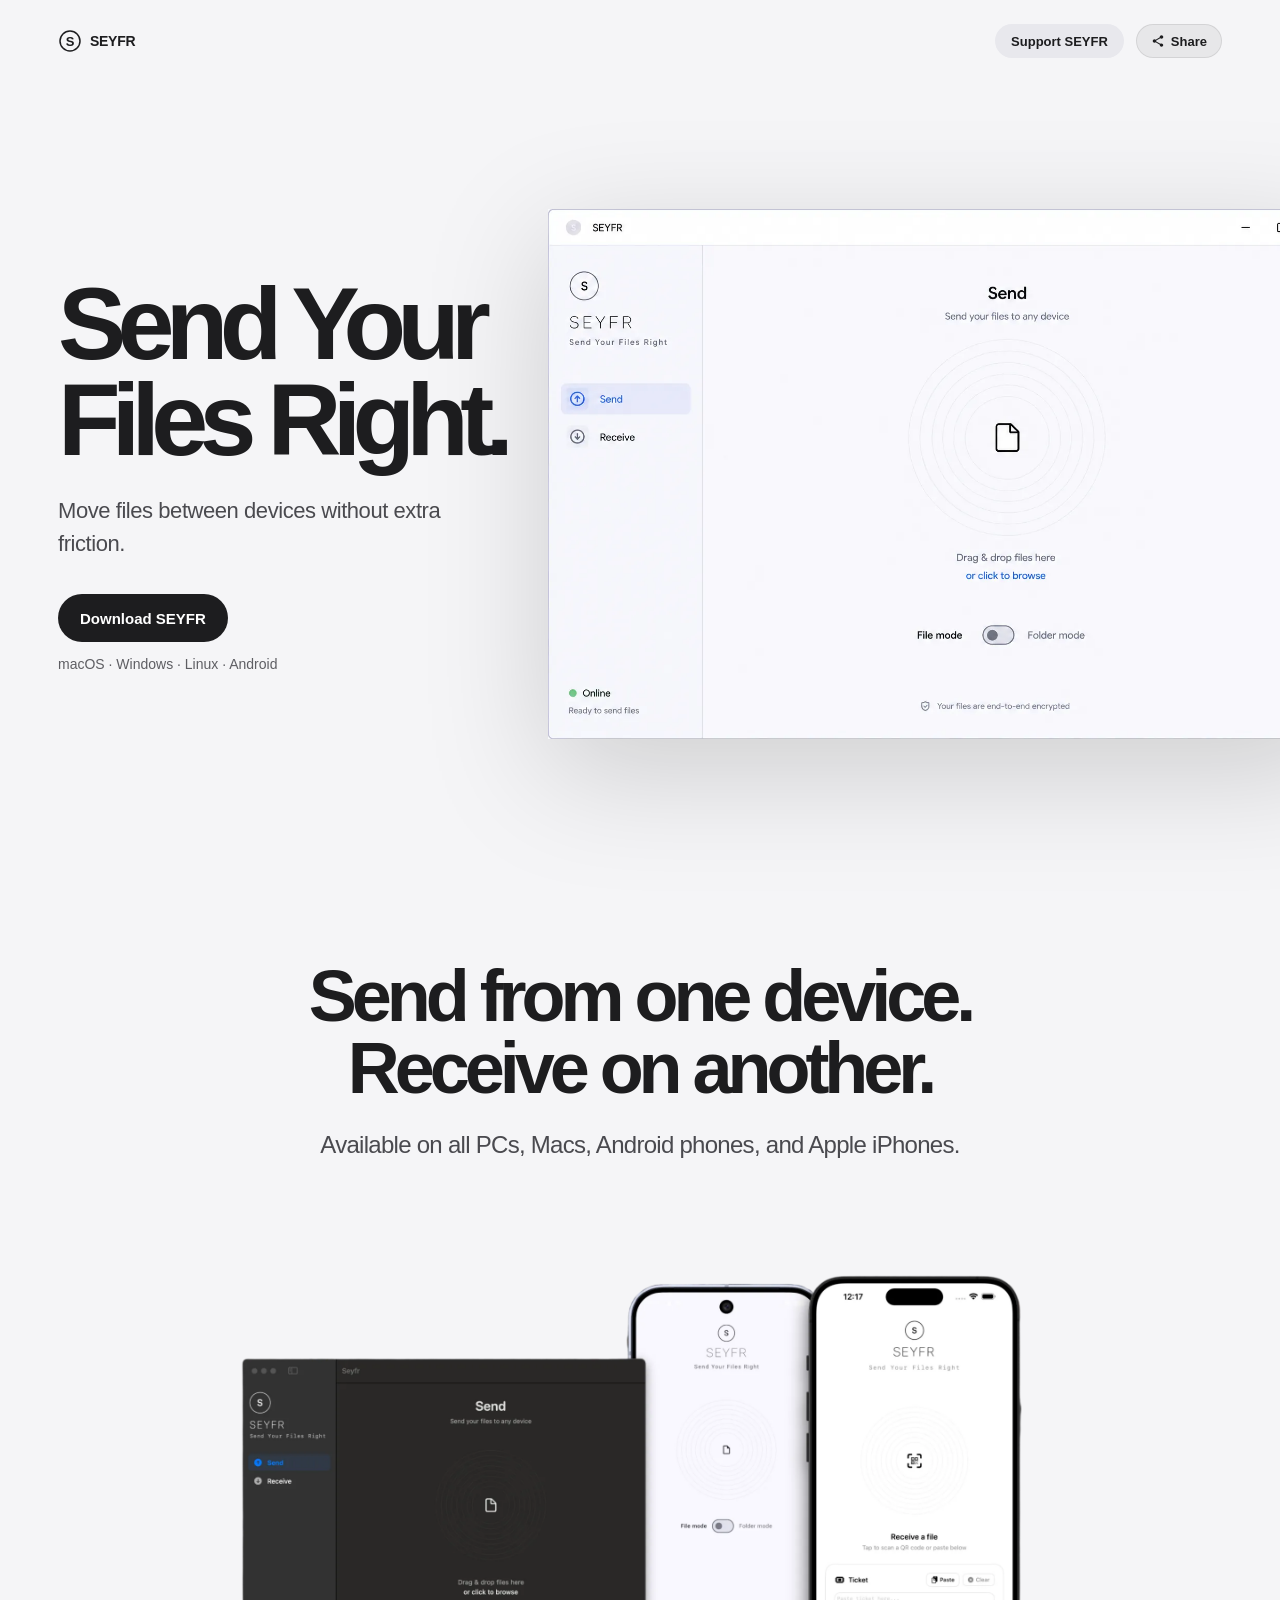
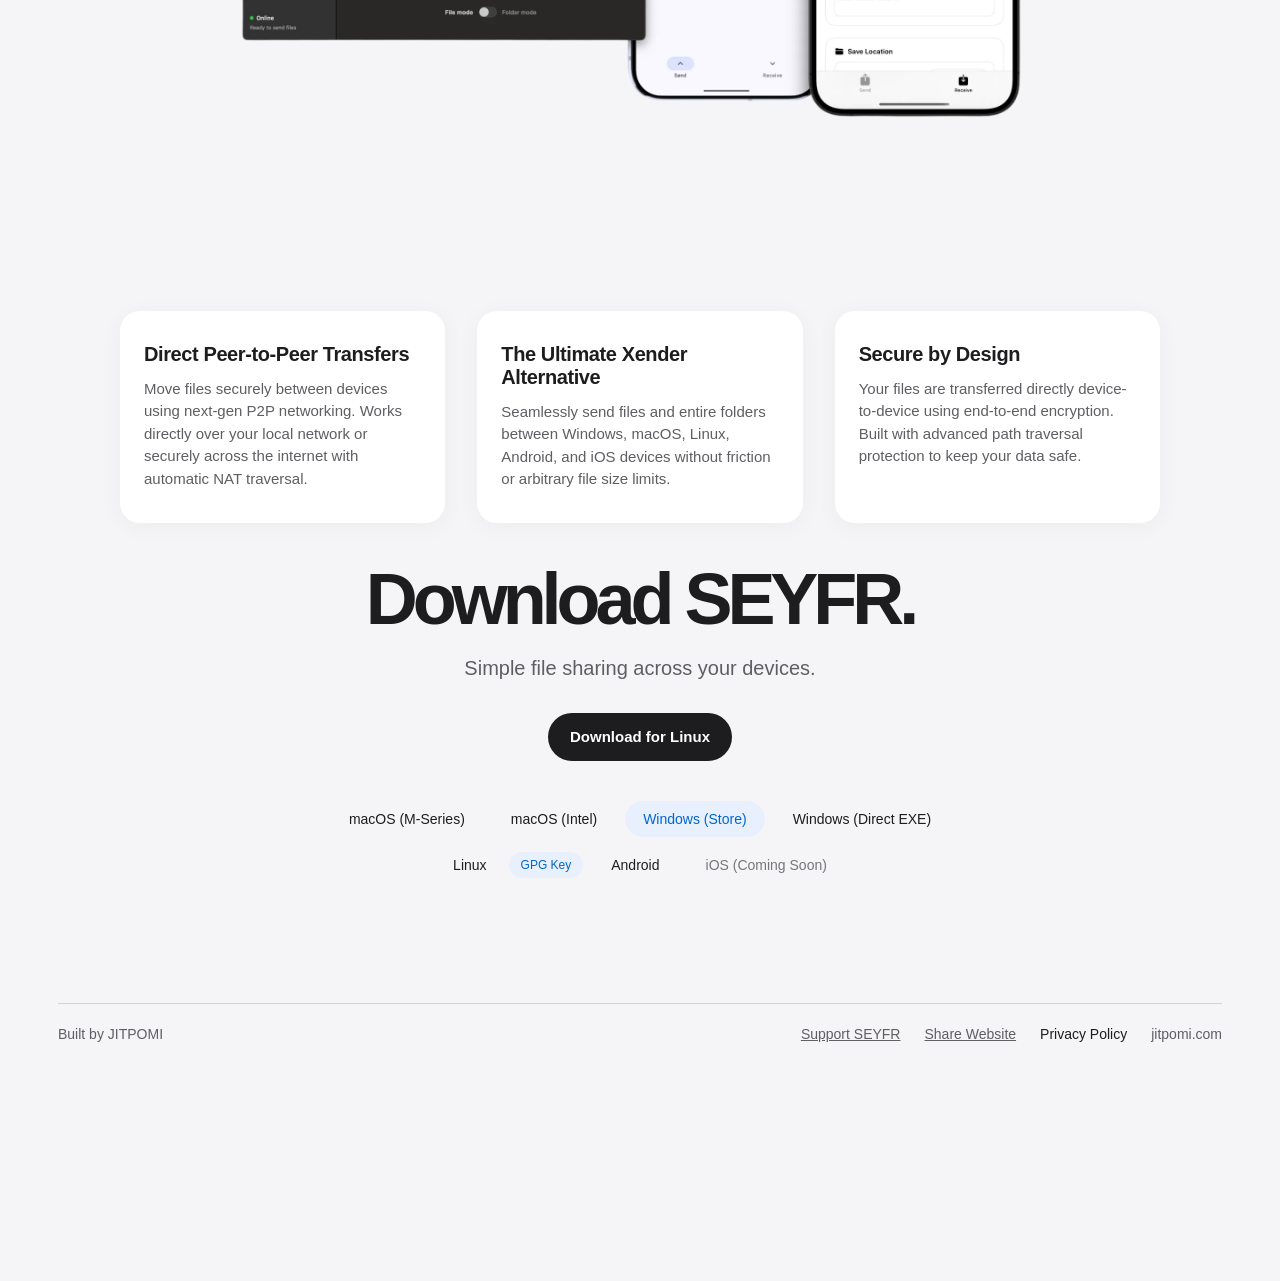
==== commit e16286df: "docs: add official Microsoft Store listing links to landing page" ====
--- a/website/index.html
+++ b/website/index.html
@@ -807,7 +807,8 @@
         <div style="display: flex; flex-wrap: wrap; gap: 10px; justify-content: center; margin-top: 16px;">
           <a id="download-macos-m" href="https://github.com/Jitpomi/seyfr-releases/releases/latest/download/Seyfr_aarch64.dmg" rel="noopener noreferrer" style="display: inline-flex; align-items: center; padding: 10px 18px; background: #f5f5f7; border-radius: 999px; color: #1d1d1f; font-size: 14px; font-weight: 500; text-decoration: none; white-space: nowrap;" title="Apple Silicon">macOS (M-Series)</a>
           <a id="download-macos-intel" href="https://github.com/Jitpomi/seyfr-releases/releases/latest/download/Seyfr_x64.dmg" rel="noopener noreferrer" style="display: inline-flex; align-items: center; padding: 10px 18px; background: #f5f5f7; border-radius: 999px; color: #1d1d1f; font-size: 14px; font-weight: 500; text-decoration: none; white-space: nowrap;" title="Intel Macs">macOS (Intel)</a>
-          <a id="download-windows" href="https://github.com/Jitpomi/seyfr-releases/releases/latest/download/seyfr-x64.exe" rel="noopener noreferrer" style="display: inline-flex; align-items: center; padding: 10px 18px; background: #f5f5f7; border-radius: 999px; color: #1d1d1f; font-size: 14px; font-weight: 500; text-decoration: none; white-space: nowrap;">Windows</a>
+          <a id="download-windows" href="https://apps.microsoft.com/detail/9P18ZR98ZXN2" target="_blank" rel="noopener noreferrer" style="display: inline-flex; align-items: center; padding: 10px 18px; background: #e8f0fe; border-radius: 999px; color: #0066cc; font-size: 14px; font-weight: 500; text-decoration: none; white-space: nowrap;" title="Get SEYFR from the Microsoft Store">Windows (Store)</a>
+          <a id="download-windows-direct" href="https://github.com/Jitpomi/seyfr-releases/releases/latest/download/seyfr-x64.exe" rel="noopener noreferrer" style="display: inline-flex; align-items: center; padding: 10px 18px; background: #f5f5f7; border-radius: 999px; color: #1d1d1f; font-size: 14px; font-weight: 500; text-decoration: none; white-space: nowrap;" title="Download standalone Windows installer">Windows (Direct EXE)</a>
           <!-- Linux + GPG Key grouped together -->
           <div style="display: inline-flex; align-items: center; gap: 4px; white-space: nowrap;">
             <a id="download-linux" href="https://github.com/Jitpomi/seyfr-releases/releases/latest/download/Seyfr_amd64.AppImage" rel="noopener noreferrer" style="display: inline-flex; align-items: center; padding: 10px 18px; background: #f5f5f7; border-radius: 999px; color: #1d1d1f; font-size: 14px; font-weight: 500; text-decoration: none;">Linux</a>
@@ -1122,8 +1123,8 @@
       
       if (isWin) {
         if (btn) {
-          btn.textContent = 'Download for Windows';
-          btn.href = 'https://github.com/Jitpomi/seyfr-releases/releases/latest/download/seyfr-x64.exe';
+          btn.textContent = 'Get SEYFR from Microsoft Store';
+          btn.href = 'https://apps.microsoft.com/detail/9P18ZR98ZXN2';
         }
       } else if (isMac) {
         if (btn) {
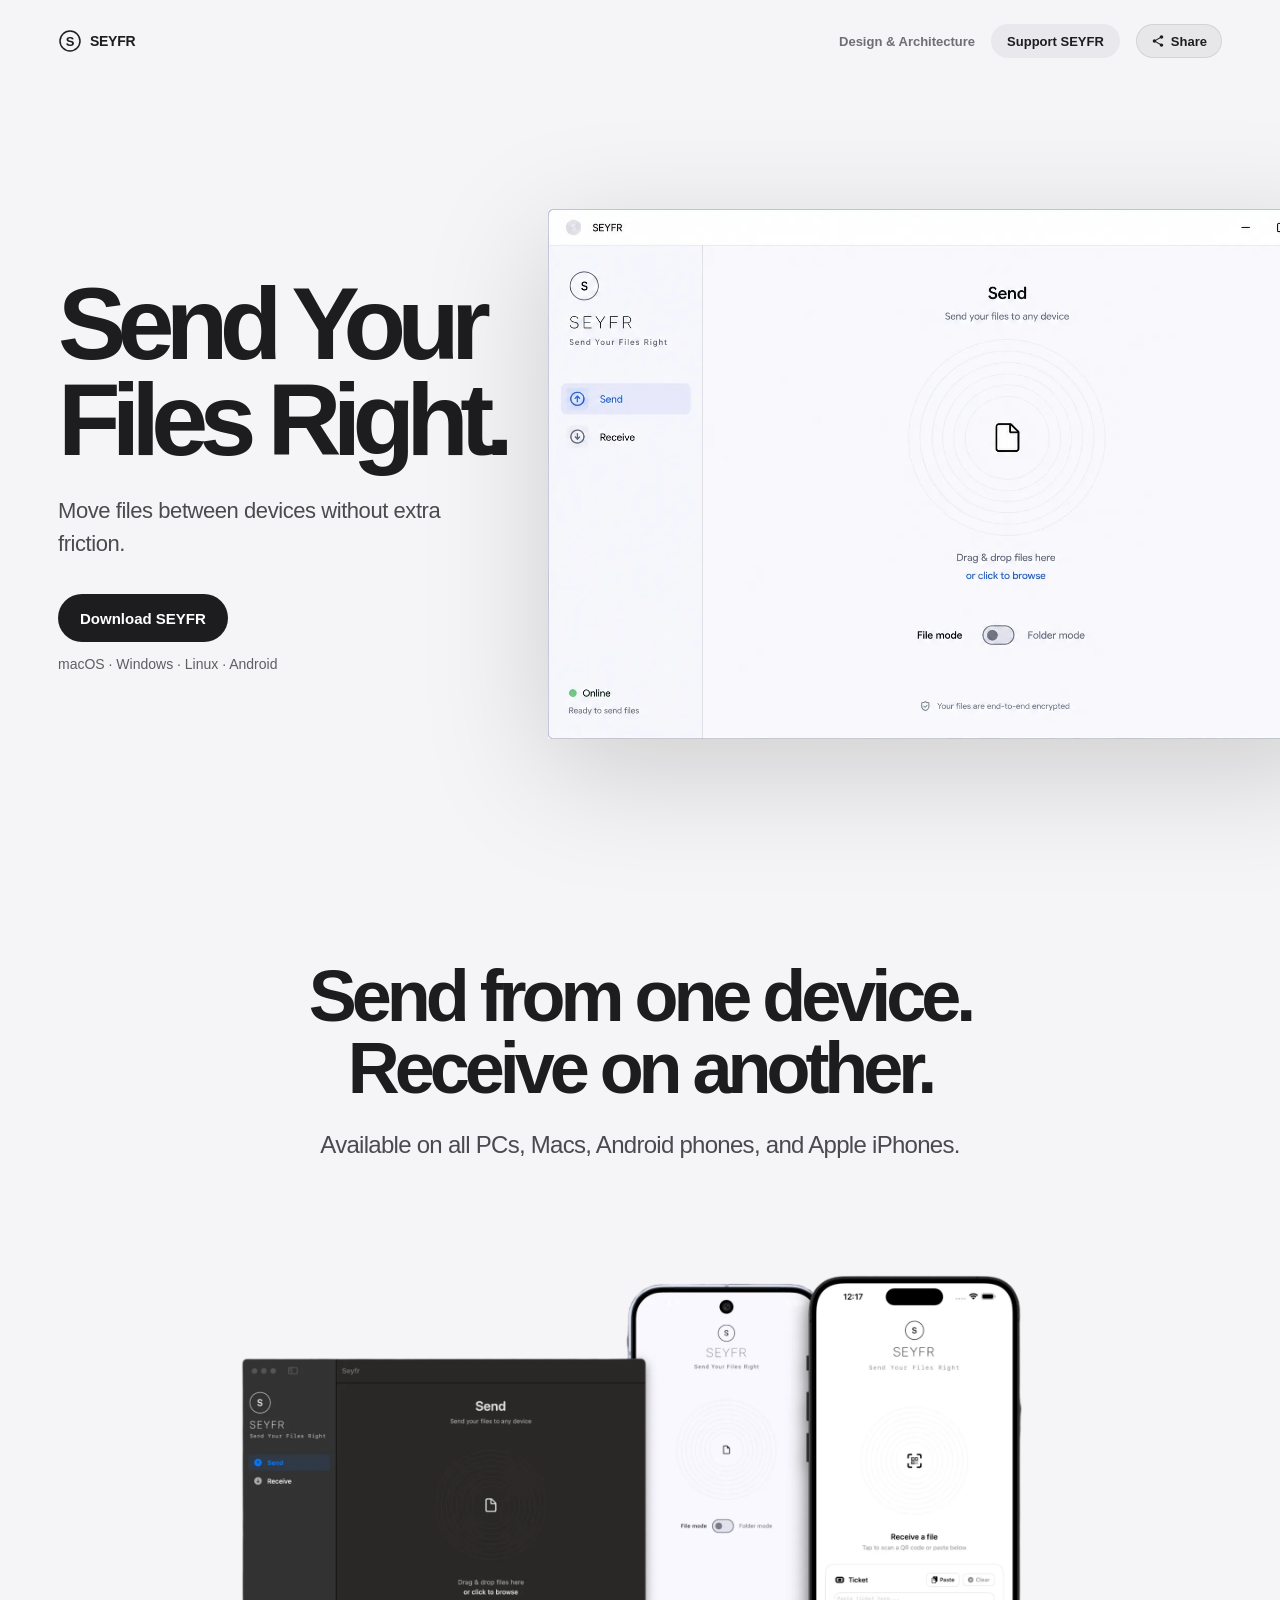
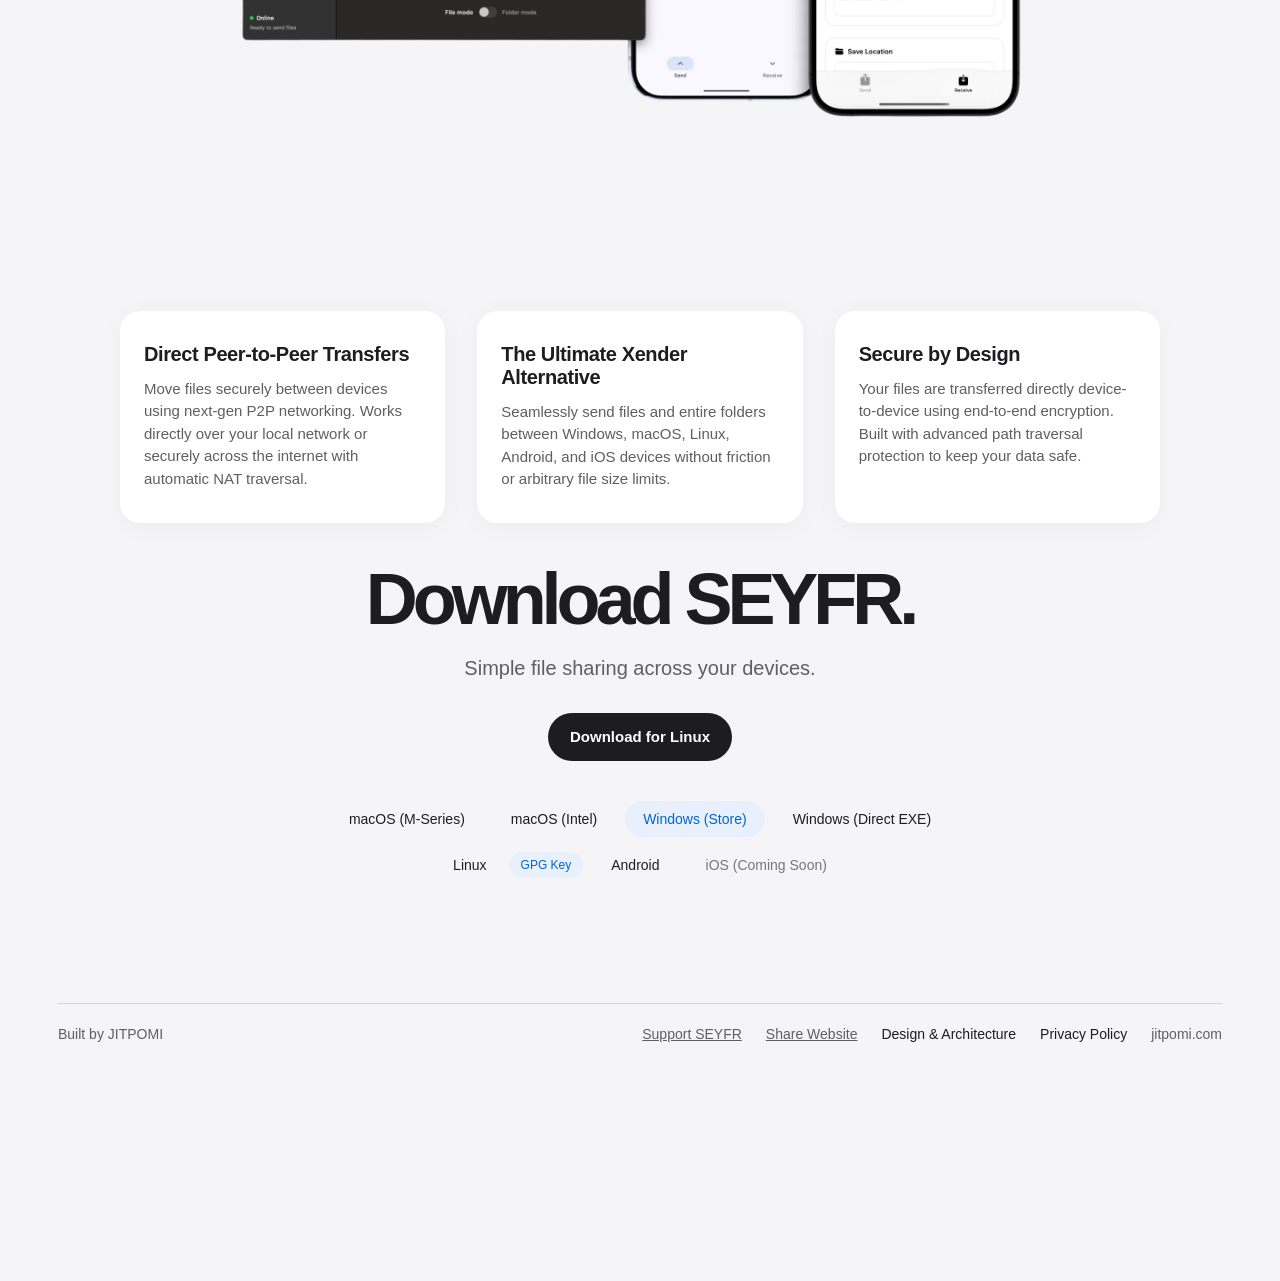
==== commit f5f5ffbb: "feat: design and architecture showcase page with pixel-perfect responsive vector blueprints" ====
--- a/website/index.html
+++ b/website/index.html
@@ -713,7 +713,8 @@
         SEYFR
       </a>
 
-      <div style="display: flex; align-items: center; gap: 12px;">
+      <div style="display: flex; align-items: center; gap: 16px;">
+        <a href="design.html" style="font-size: 13px; color: #6e6e73; text-decoration: none; font-weight: 600; transition: color 0.2s;" onmouseover="this.style.color='#1d1d1f'" onmouseout="this.style.color='#6e6e73'">Design &amp; Architecture</a>
         <button id="nav-support-btn" class="button" style="height: 34px; padding: 0 16px; font-size: 13px; background: #e8e8ed; color: #1d1d1f; border: none; cursor: pointer; font-weight: 600; border-radius: 999px;">Support SEYFR</button>
         <button id="nav-share-btn" class="share-btn" aria-label="Share website">
           <svg viewBox="0 0 24 24"><path d="M18 16.08c-.76 0-1.44.3-1.96.77L8.91 12.7c.05-.23.09-.46.09-.7s-.04-.47-.09-.7l7.05-4.11c.54.5 1.25.81 2.04.81 1.66 0 3-1.34 3-3s-1.34-3-3-3-3 1.34-3 3c0 .24.04.47.09.7L8.04 9.81C7.5 9.31 6.79 9 6 9c-1.66 0-3 1.34-3 3s1.34 3 3 3c.79 0 1.5-.31 2.04-.81l7.12 4.16c-.05.21-.08.43-.08.65 0 1.61 1.31 2.92 2.92 2.92s2.92-1.31 2.92-2.92c0-1.61-1.31-2.92-2.92-2.92z"/></svg>
@@ -831,6 +832,7 @@
       <div style="display: flex; gap: 24px; align-items: center;">
         <button id="footer-support-btn" class="footer-share">Support SEYFR</button>
         <button id="footer-share-btn" class="footer-share">Share Website</button>
+        <a href="design.html" style="color: #1d1d1f; font-weight: 500;">Design &amp; Architecture</a>
         <a href="/privacy" style="color: #1d1d1f; font-weight: 500;">Privacy Policy</a>
         <a href="https://jitpomi.com">
           jitpomi.com
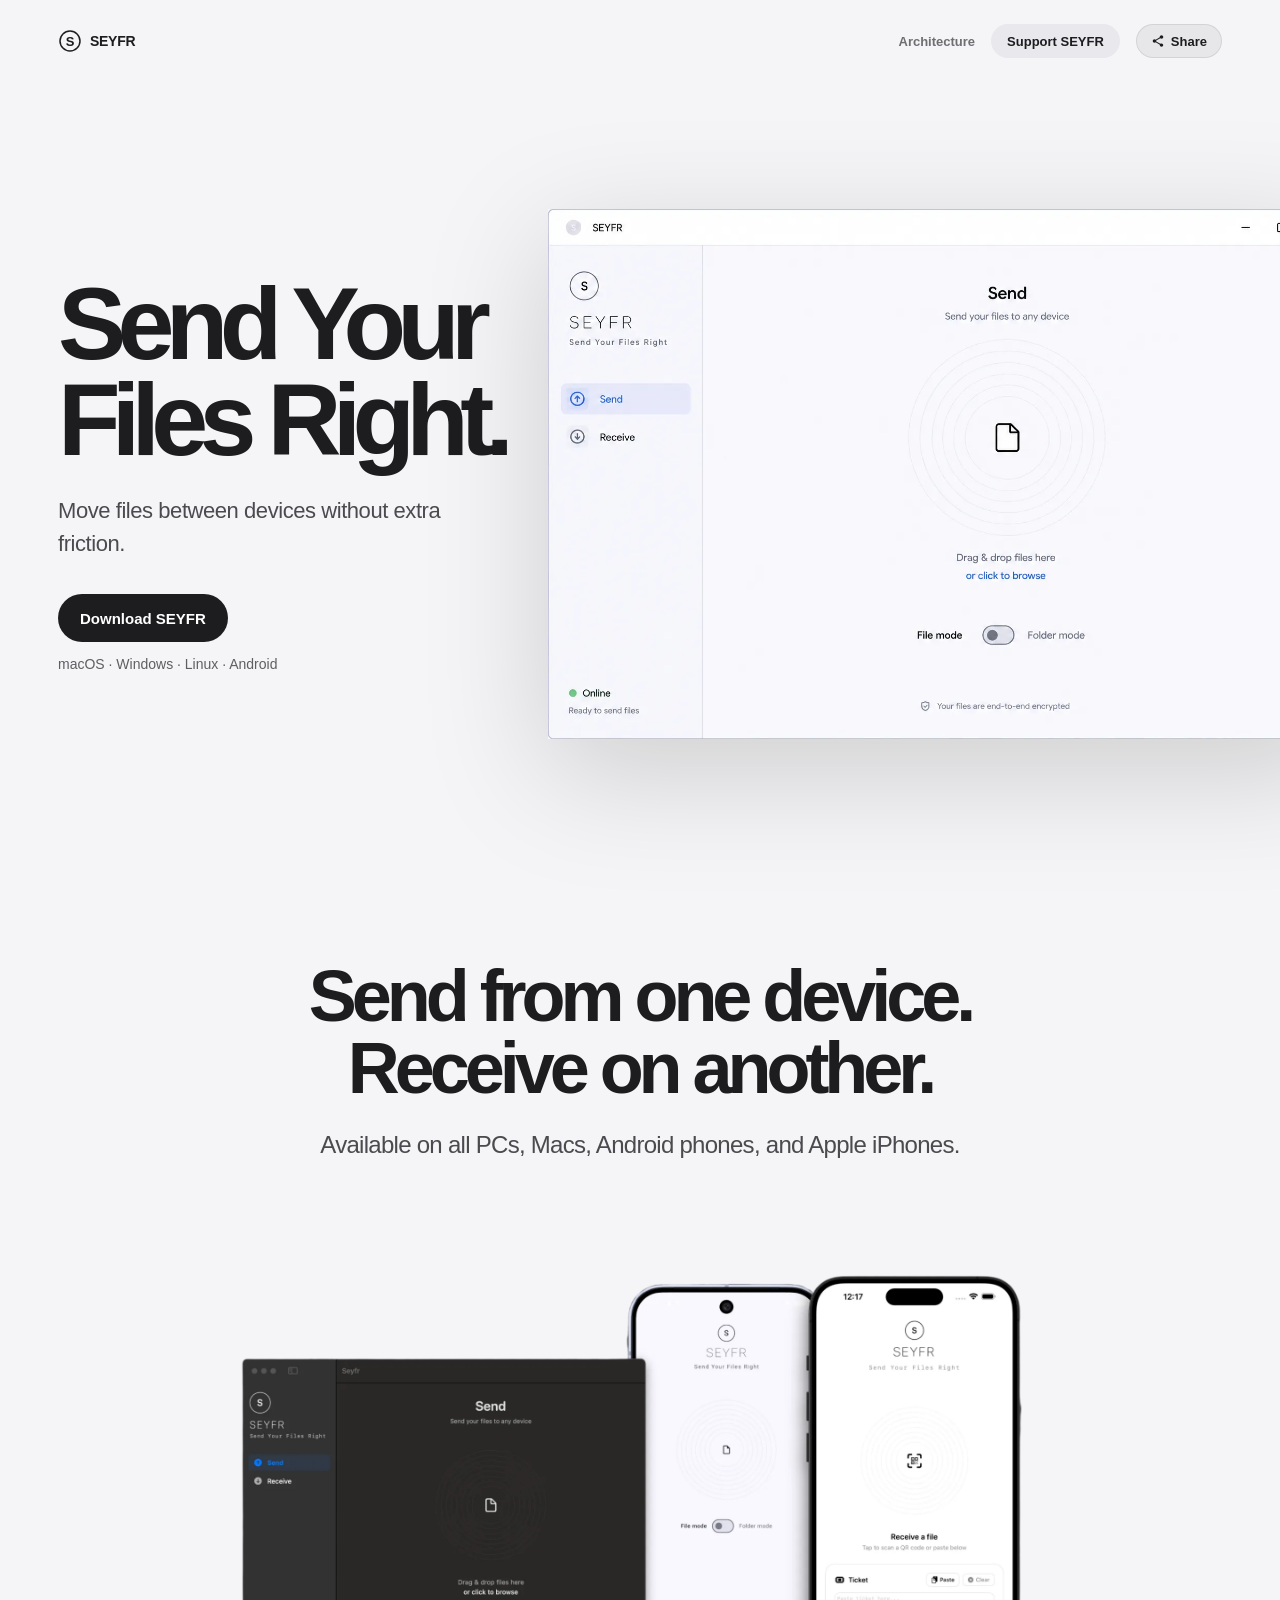
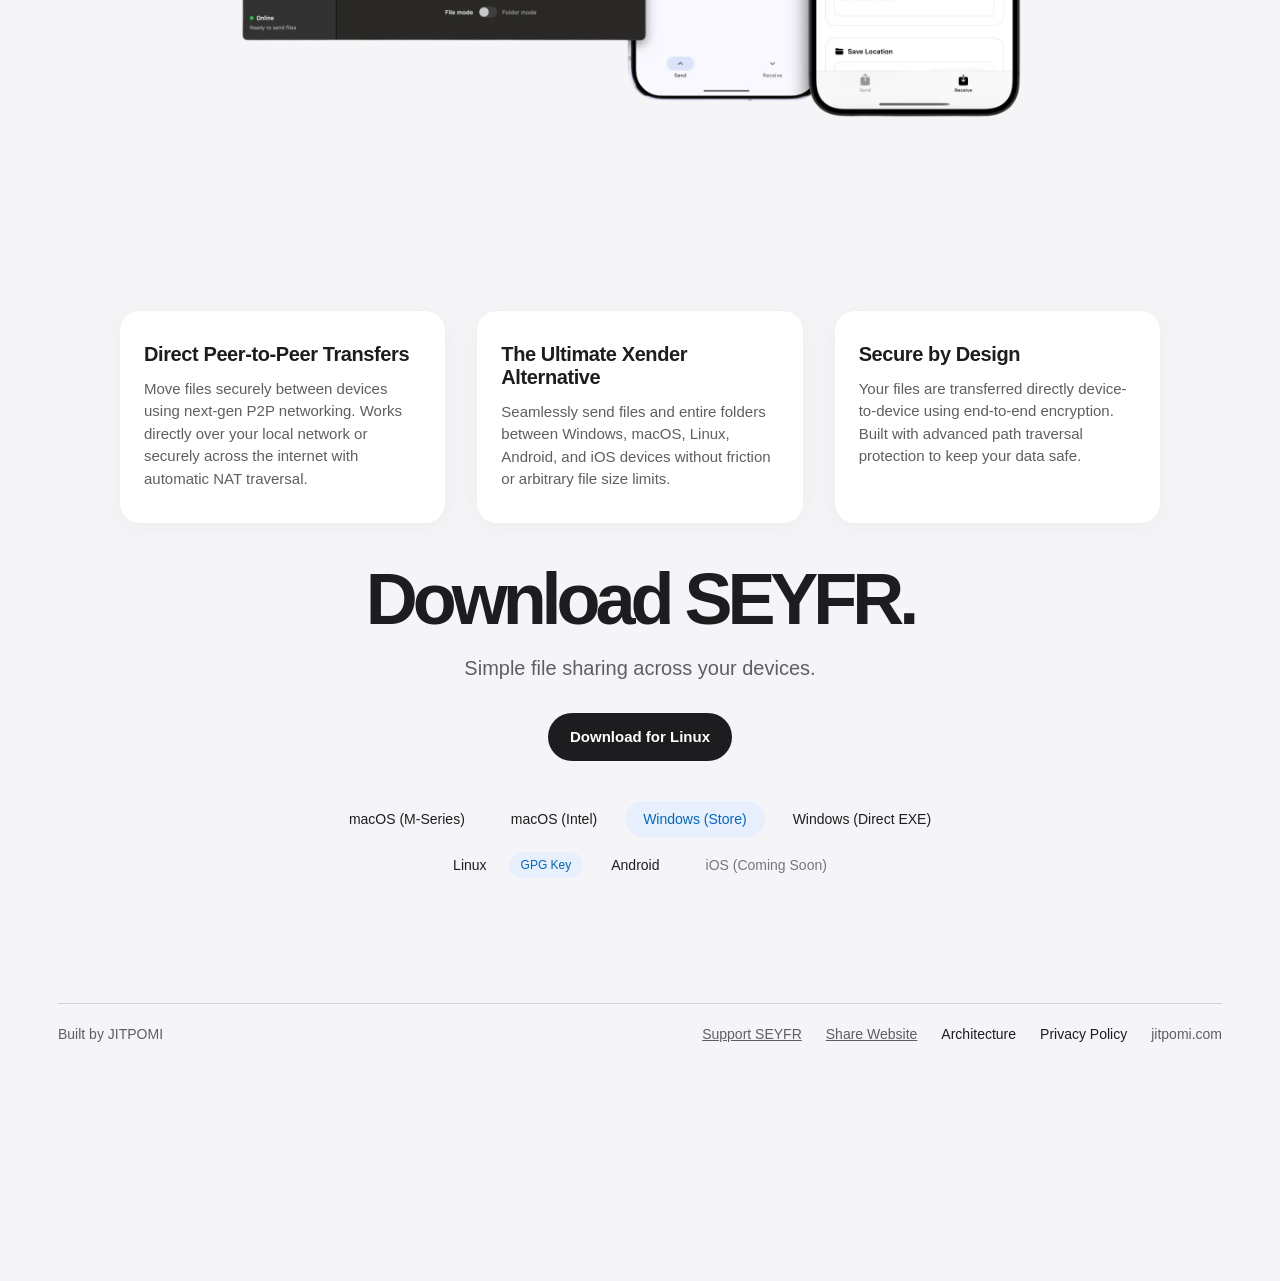
==== commit 26eb6e8a: "style: shorten design & architecture navigation label to clean, concise 'Architecture'" ====
--- a/website/index.html
+++ b/website/index.html
@@ -714,7 +714,7 @@
       </a>
 
       <div style="display: flex; align-items: center; gap: 16px;">
-        <a href="design.html" style="font-size: 13px; color: #6e6e73; text-decoration: none; font-weight: 600; transition: color 0.2s;" onmouseover="this.style.color='#1d1d1f'" onmouseout="this.style.color='#6e6e73'">Design &amp; Architecture</a>
+        <a href="design.html" style="font-size: 13px; color: #6e6e73; text-decoration: none; font-weight: 600; transition: color 0.2s;" onmouseover="this.style.color='#1d1d1f'" onmouseout="this.style.color='#6e6e73'">Architecture</a>
         <button id="nav-support-btn" class="button" style="height: 34px; padding: 0 16px; font-size: 13px; background: #e8e8ed; color: #1d1d1f; border: none; cursor: pointer; font-weight: 600; border-radius: 999px;">Support SEYFR</button>
         <button id="nav-share-btn" class="share-btn" aria-label="Share website">
           <svg viewBox="0 0 24 24"><path d="M18 16.08c-.76 0-1.44.3-1.96.77L8.91 12.7c.05-.23.09-.46.09-.7s-.04-.47-.09-.7l7.05-4.11c.54.5 1.25.81 2.04.81 1.66 0 3-1.34 3-3s-1.34-3-3-3-3 1.34-3 3c0 .24.04.47.09.7L8.04 9.81C7.5 9.31 6.79 9 6 9c-1.66 0-3 1.34-3 3s1.34 3 3 3c.79 0 1.5-.31 2.04-.81l7.12 4.16c-.05.21-.08.43-.08.65 0 1.61 1.31 2.92 2.92 2.92s2.92-1.31 2.92-2.92c0-1.61-1.31-2.92-2.92-2.92z"/></svg>
@@ -832,7 +832,7 @@
       <div style="display: flex; gap: 24px; align-items: center;">
         <button id="footer-support-btn" class="footer-share">Support SEYFR</button>
         <button id="footer-share-btn" class="footer-share">Share Website</button>
-        <a href="design.html" style="color: #1d1d1f; font-weight: 500;">Design &amp; Architecture</a>
+        <a href="design.html" style="color: #1d1d1f; font-weight: 500;">Architecture</a>
         <a href="/privacy" style="color: #1d1d1f; font-weight: 500;">Privacy Policy</a>
         <a href="https://jitpomi.com">
           jitpomi.com
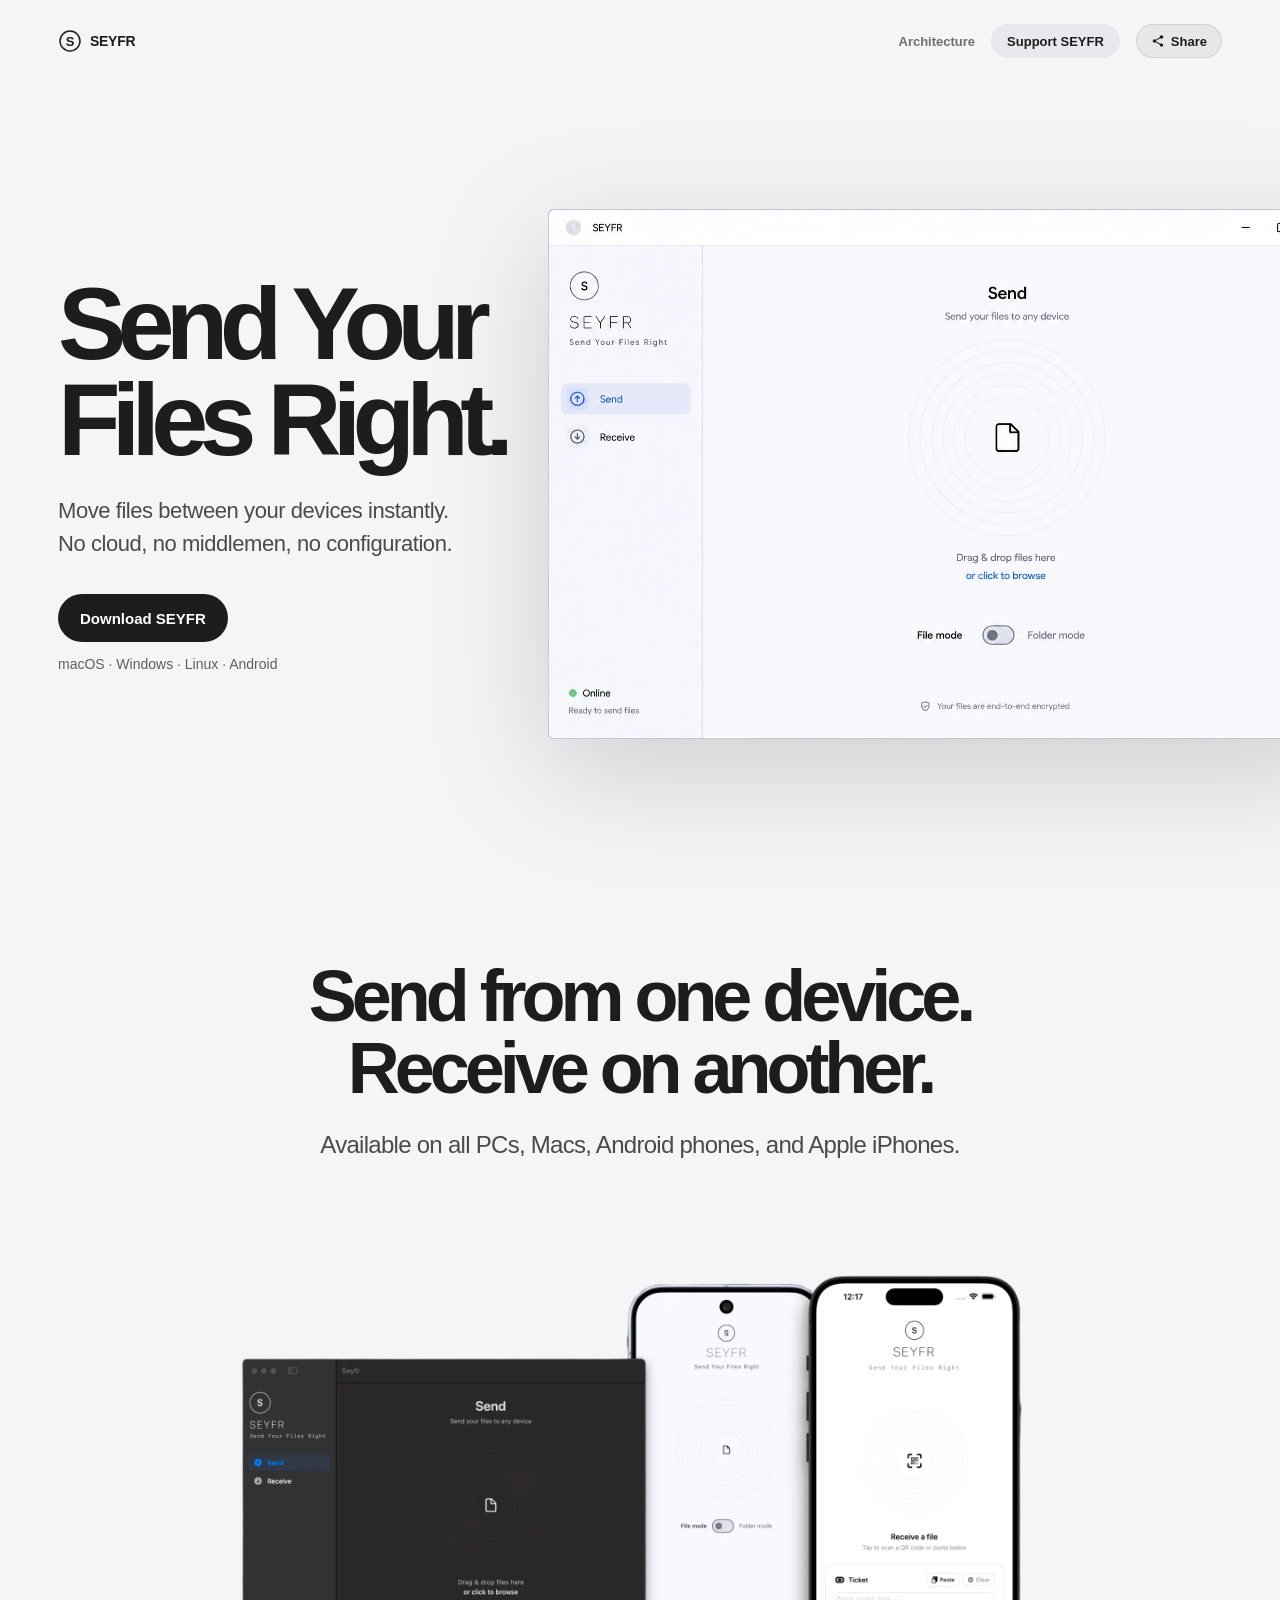
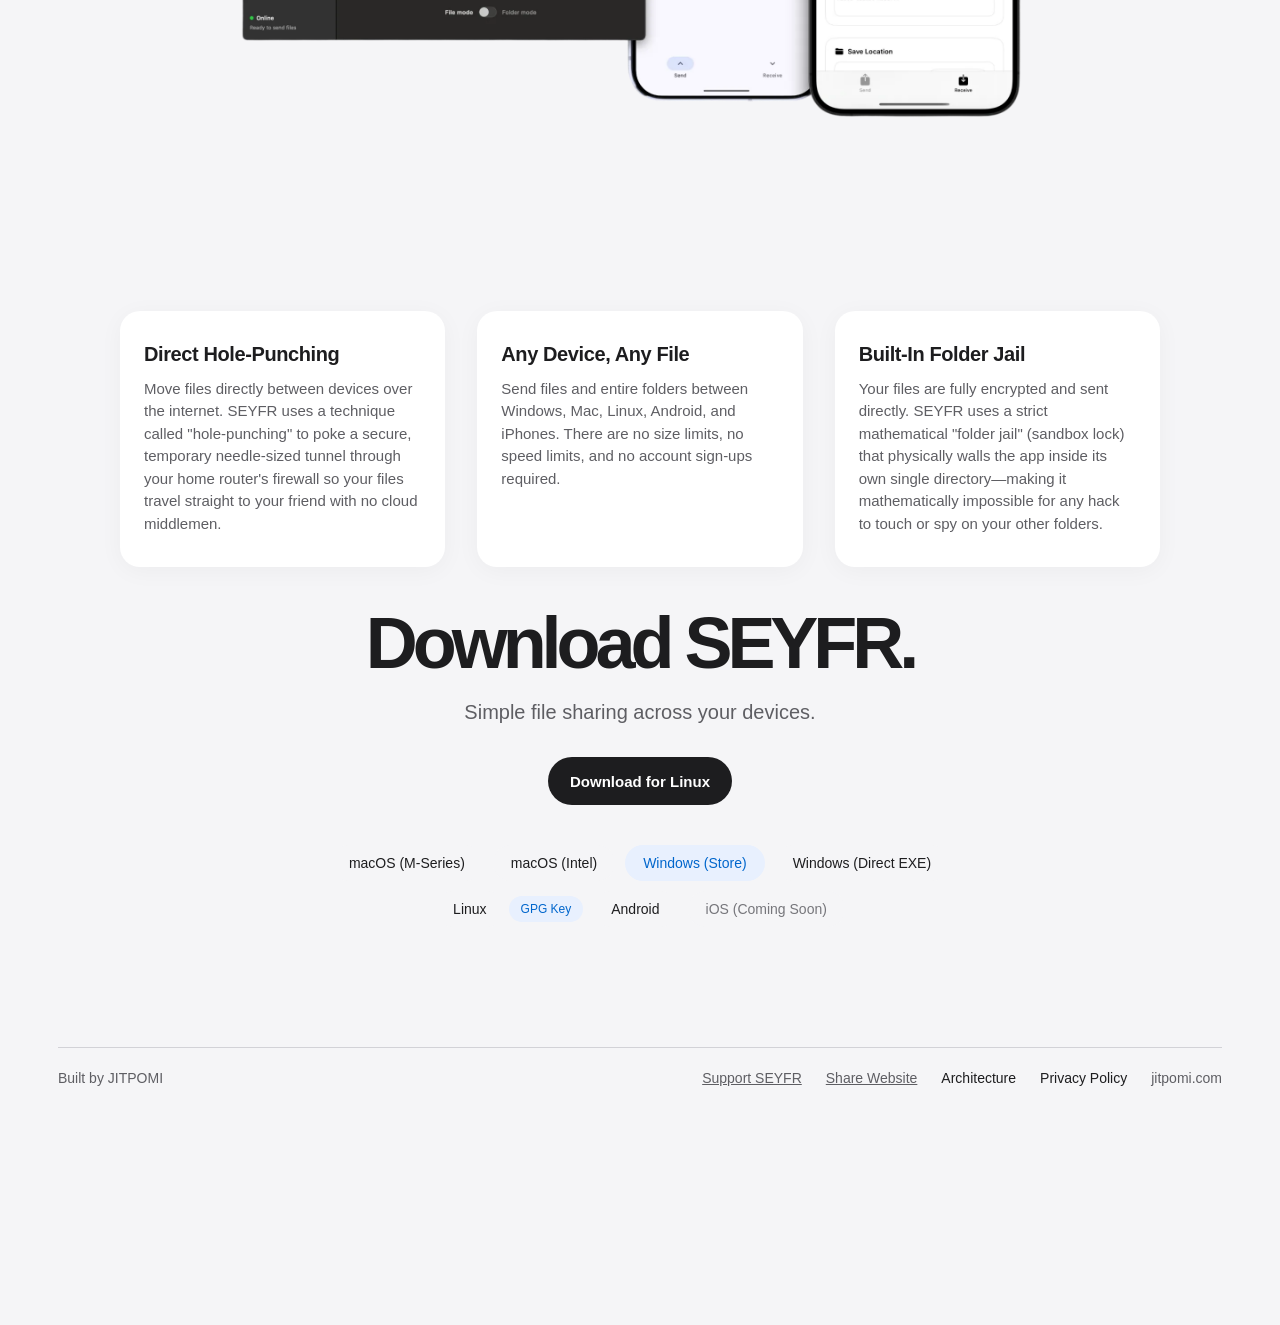
==== commit 1799c77d: "fix: resolve mobile navigation squishing and prevent card SVG horizontal overflow" ====
--- a/website/index.html
+++ b/website/index.html
@@ -335,8 +335,38 @@
     }
 
     @media (max-width: 560px) {
+      body {
+        overflow-x: hidden;
+      }
+
       .wrap {
         padding: 20px 18px 64px;
+      }
+
+      nav {
+        flex-direction: column;
+        gap: 14px;
+        align-items: center;
+        text-align: center;
+        padding-bottom: 10px;
+      }
+
+      nav div {
+        width: 100%;
+        justify-content: center;
+        gap: 12px !important;
+      }
+
+      #nav-support-btn {
+        padding: 0 12px !important;
+        font-size: 12px !important;
+        height: 32px !important;
+      }
+
+      #nav-share-btn {
+        padding: 0 12px !important;
+        font-size: 12px !important;
+        height: 32px !important;
       }
 
       h1 {
@@ -734,7 +764,7 @@
           </h1>
 
           <div class="sub">
-            Move files between devices without extra friction.
+            Move files between your devices instantly. No cloud, no middlemen, no configuration.
           </div>
 
           <div class="actions">
@@ -778,16 +808,16 @@
 
       <section class="features" aria-label="Product Features">
         <div class="feature-card">
-          <h2>Direct Peer-to-Peer Transfers</h2>
-          <p>Move files securely between devices using next-gen P2P networking. Works directly over your local network or securely across the internet with automatic NAT traversal.</p>
+          <h2>Direct Hole-Punching</h2>
+          <p>Move files directly between devices over the internet. SEYFR uses a technique called "hole-punching" to poke a secure, temporary needle-sized tunnel through your home router's firewall so your files travel straight to your friend with no cloud middlemen.</p>
         </div>
         <div class="feature-card">
-          <h2>The Ultimate Xender Alternative</h2>
-          <p>Seamlessly send files and entire folders between Windows, macOS, Linux, Android, and iOS devices without friction or arbitrary file size limits.</p>
+          <h2>Any Device, Any File</h2>
+          <p>Send files and entire folders between Windows, Mac, Linux, Android, and iPhones. There are no size limits, no speed limits, and no account sign-ups required.</p>
         </div>
         <div class="feature-card">
-          <h2>Secure by Design</h2>
-          <p>Your files are transferred directly device-to-device using end-to-end encryption. Built with advanced path traversal protection to keep your data safe.</p>
+          <h2>Built-In Folder Jail</h2>
+          <p>Your files are fully encrypted and sent directly. SEYFR uses a strict mathematical "folder jail" (sandbox lock) that physically walls the app inside its own single directory—making it mathematically impossible for any hack to touch or spy on your other folders.</p>
         </div>
       </section>
 
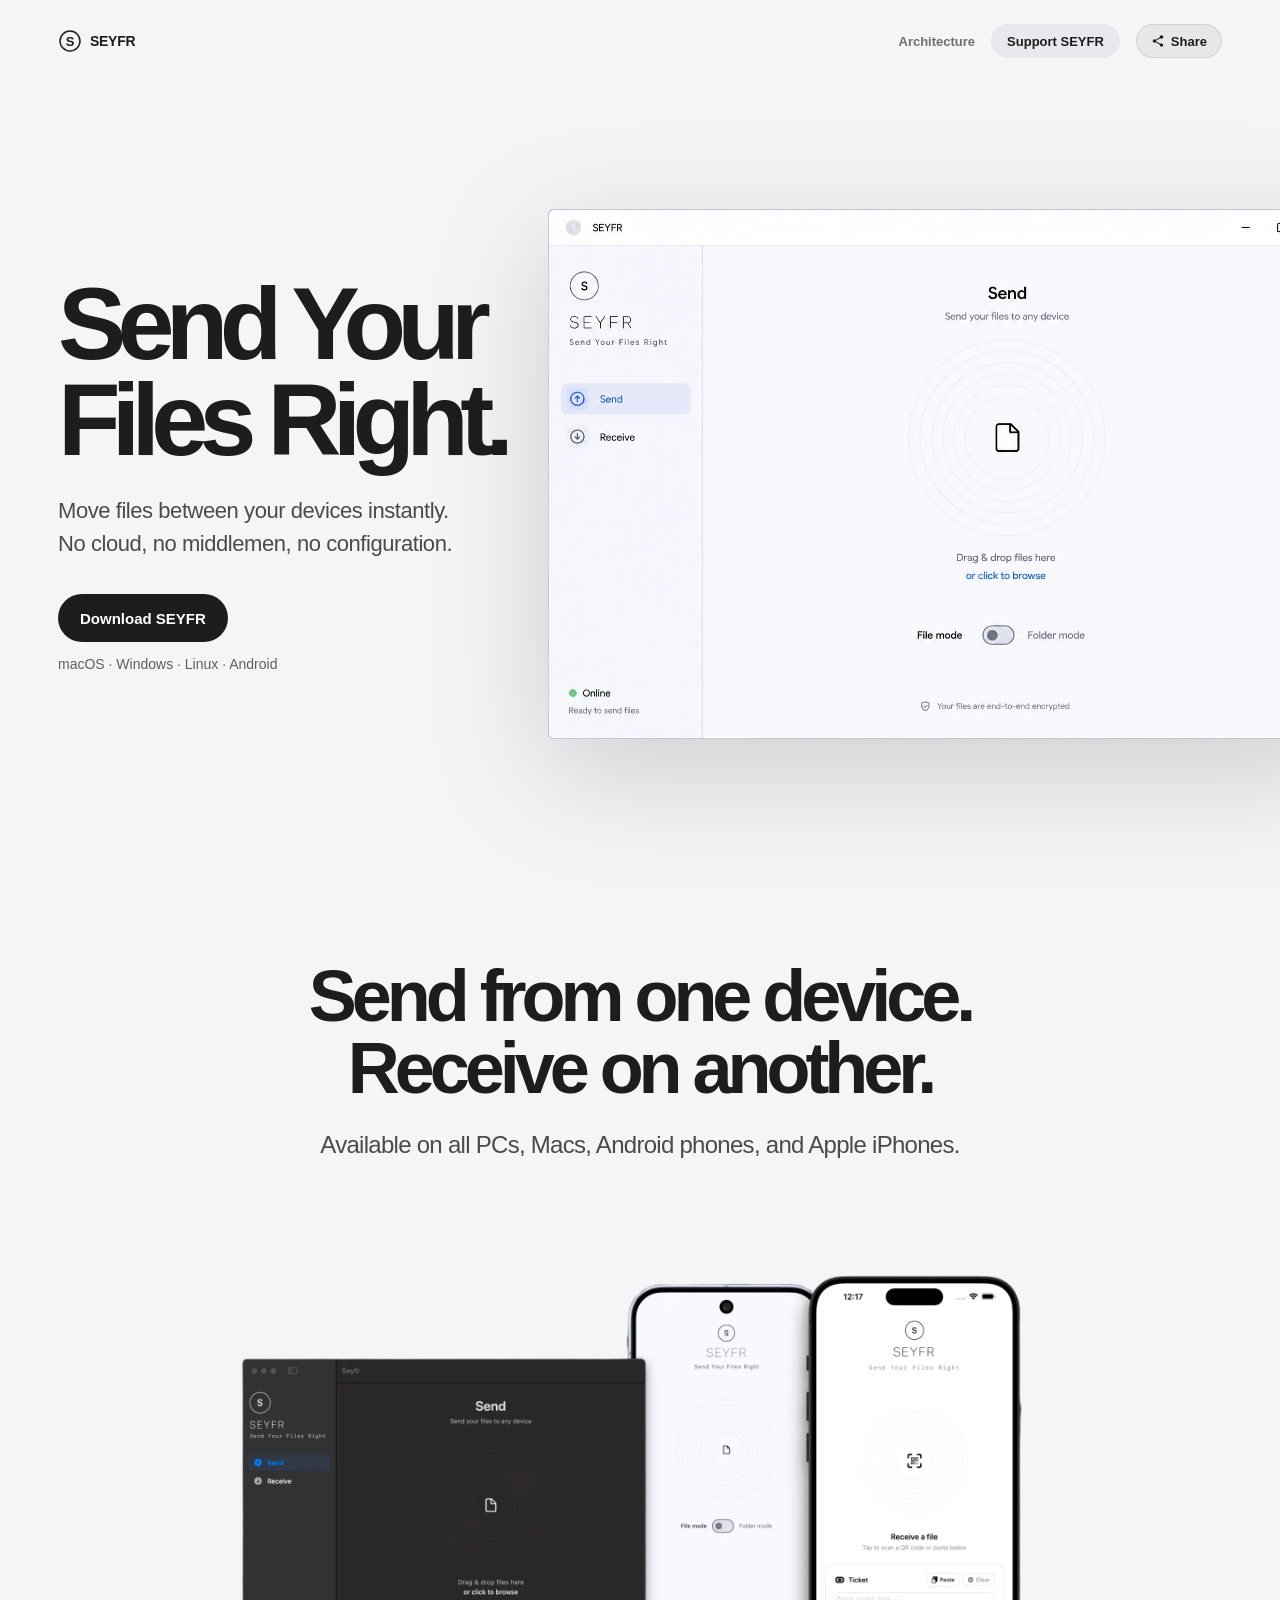
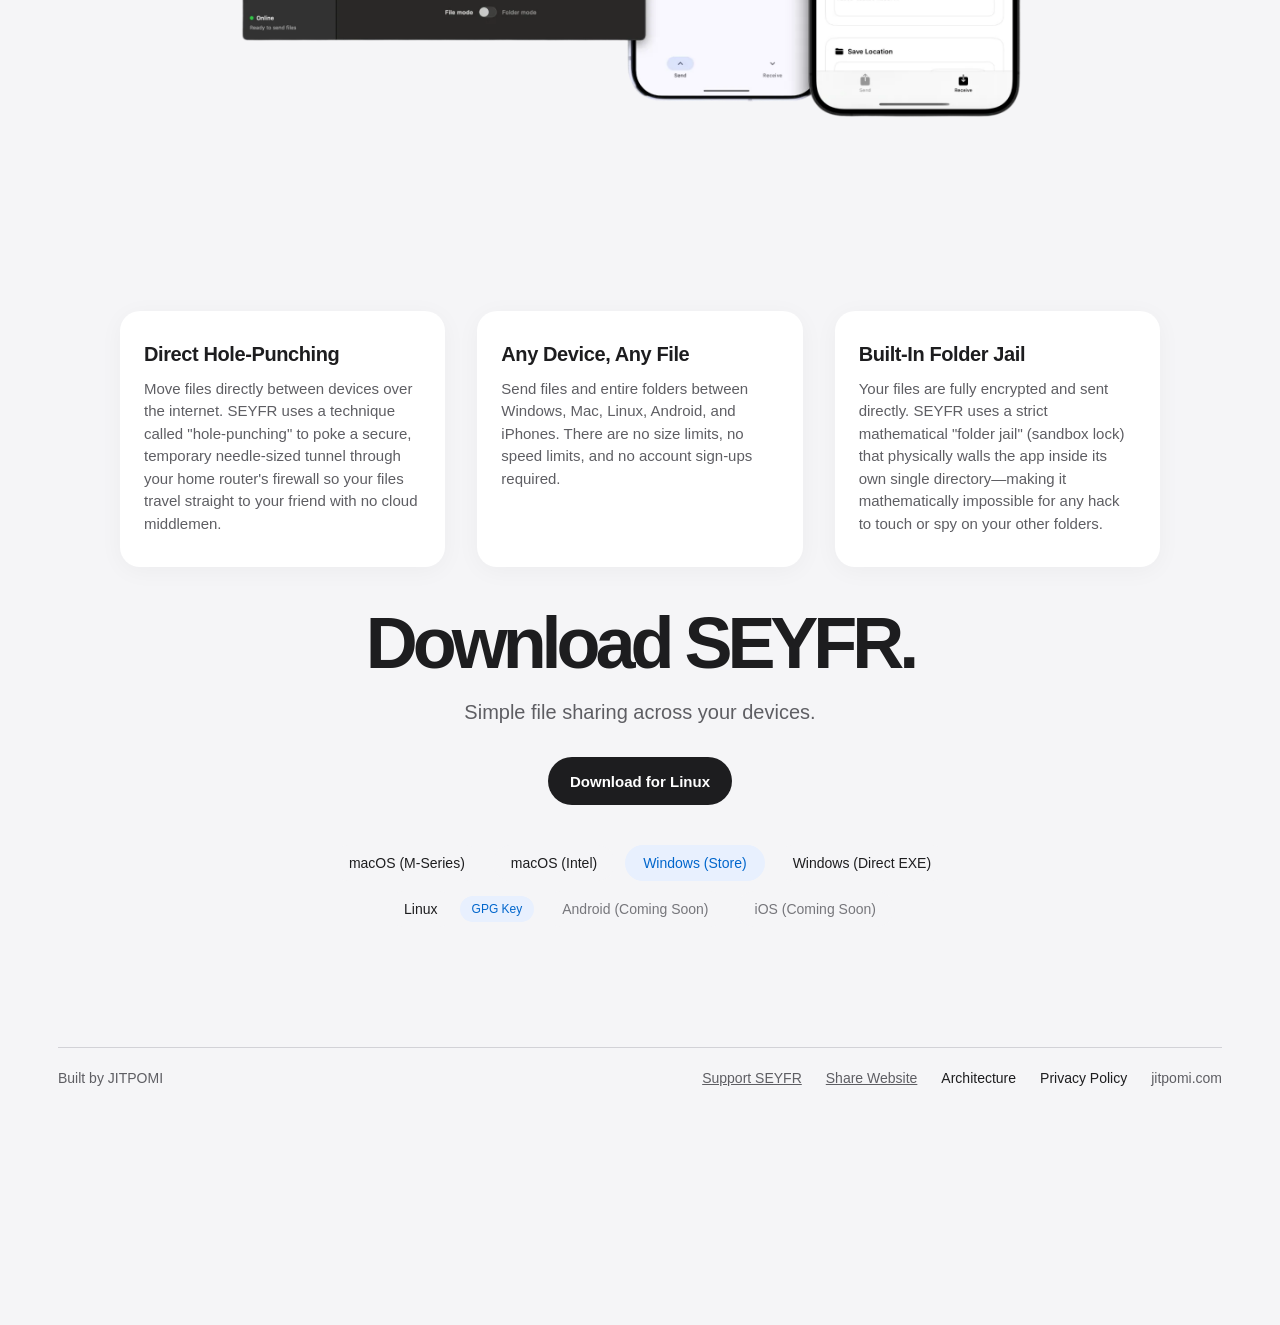
==== commit d6140d1b: "fix: resolve broken download links by pointing to v0.1.23 release and disable Android link as Coming" ====
--- a/website/index.html
+++ b/website/index.html
@@ -309,6 +309,76 @@
       font-size: 14px;
     }
 
+    .footer-links {
+      display: flex;
+      gap: 24px;
+      align-items: center;
+    }
+
+    .download-options {
+      display: flex;
+      flex-wrap: wrap;
+      gap: 10px;
+      justify-content: center;
+      margin-top: 16px;
+    }
+
+    .download-option {
+      display: inline-flex;
+      align-items: center;
+      padding: 10px 18px;
+      background: #f5f5f7;
+      border-radius: 999px;
+      color: #1d1d1f;
+      font-size: 14px;
+      font-weight: 500;
+      text-decoration: none;
+      white-space: nowrap;
+      transition: all 0.2s ease;
+    }
+
+    .download-option:hover {
+      background: #e8e8ed;
+    }
+
+    .download-option.primary-blue {
+      background: #e8f0fe;
+      color: #0066cc;
+    }
+
+    .download-option.primary-blue:hover {
+      background: #d2e3fc;
+    }
+
+    .download-option.disabled {
+      color: #76767b;
+      cursor: not-allowed;
+    }
+
+    .download-group {
+      display: inline-flex;
+      align-items: center;
+      gap: 4px;
+      white-space: nowrap;
+    }
+
+    .gpg-key-btn {
+      display: inline-flex;
+      align-items: center;
+      padding: 6px 12px;
+      background: #e8f0fe;
+      border-radius: 999px;
+      color: #0066cc;
+      font-size: 12px;
+      font-weight: 500;
+      text-decoration: none;
+      transition: all 0.2s ease;
+    }
+
+    .gpg-key-btn:hover {
+      background: #d2e3fc;
+    }
+
     @media (max-width: 920px) {
       .hero {
         grid-template-columns: 1fr;
@@ -334,7 +404,7 @@
       }
     }
 
-    @media (max-width: 560px) {
+    @media (max-width: 768px) {
       body {
         overflow-x: hidden;
       }
@@ -374,8 +444,42 @@
       }
 
       footer {
-        display: block;
-        line-height: 1.9;
+        flex-direction: column;
+        gap: 16px;
+        align-items: center;
+        text-align: center;
+      }
+
+      .footer-links {
+        flex-direction: column;
+        gap: 14px;
+        align-items: center;
+        text-align: center;
+        width: 100%;
+      }
+
+      .download-options {
+        flex-direction: column;
+        align-items: center;
+        width: 100%;
+        gap: 12px;
+      }
+
+      .download-option {
+        width: 100%;
+        max-width: 280px;
+        justify-content: center;
+      }
+
+      .download-group {
+        width: 100%;
+        max-width: 280px;
+        justify-content: center;
+      }
+
+      .download-group .download-option {
+        flex-grow: 1;
+        max-width: none;
       }
     }
 
@@ -831,22 +935,22 @@
           Simple file sharing across your devices.
         </p>
 
-        <a id="primary-download-btn" class="button" href="https://github.com/Jitpomi/seyfr-releases/releases/latest" target="_blank" rel="noopener noreferrer" style="margin-bottom: 24px;">
+        <a id="primary-download-btn" class="button" href="https://github.com/Jitpomi/seyfr-releases/releases" target="_blank" rel="noopener noreferrer" style="margin-bottom: 24px;">
           Download SEYFR
         </a>
         
-        <div style="display: flex; flex-wrap: wrap; gap: 10px; justify-content: center; margin-top: 16px;">
-          <a id="download-macos-m" href="https://github.com/Jitpomi/seyfr-releases/releases/latest/download/Seyfr_aarch64.dmg" rel="noopener noreferrer" style="display: inline-flex; align-items: center; padding: 10px 18px; background: #f5f5f7; border-radius: 999px; color: #1d1d1f; font-size: 14px; font-weight: 500; text-decoration: none; white-space: nowrap;" title="Apple Silicon">macOS (M-Series)</a>
-          <a id="download-macos-intel" href="https://github.com/Jitpomi/seyfr-releases/releases/latest/download/Seyfr_x64.dmg" rel="noopener noreferrer" style="display: inline-flex; align-items: center; padding: 10px 18px; background: #f5f5f7; border-radius: 999px; color: #1d1d1f; font-size: 14px; font-weight: 500; text-decoration: none; white-space: nowrap;" title="Intel Macs">macOS (Intel)</a>
-          <a id="download-windows" href="https://apps.microsoft.com/detail/9P18ZR98ZXN2" target="_blank" rel="noopener noreferrer" style="display: inline-flex; align-items: center; padding: 10px 18px; background: #e8f0fe; border-radius: 999px; color: #0066cc; font-size: 14px; font-weight: 500; text-decoration: none; white-space: nowrap;" title="Get SEYFR from the Microsoft Store">Windows (Store)</a>
-          <a id="download-windows-direct" href="https://github.com/Jitpomi/seyfr-releases/releases/latest/download/seyfr-x64.exe" rel="noopener noreferrer" style="display: inline-flex; align-items: center; padding: 10px 18px; background: #f5f5f7; border-radius: 999px; color: #1d1d1f; font-size: 14px; font-weight: 500; text-decoration: none; white-space: nowrap;" title="Download standalone Windows installer">Windows (Direct EXE)</a>
+        <div class="download-options">
+          <a id="download-macos-m" href="https://github.com/Jitpomi/seyfr-releases/releases/download/v0.1.23/Seyfr_aarch64.dmg" rel="noopener noreferrer" class="download-option" title="Apple Silicon">macOS (M-Series)</a>
+          <a id="download-macos-intel" href="https://github.com/Jitpomi/seyfr-releases/releases/download/v0.1.23/Seyfr_x64.dmg" rel="noopener noreferrer" class="download-option" title="Intel Macs">macOS (Intel)</a>
+          <a id="download-windows" href="https://apps.microsoft.com/detail/9P18ZR98ZXN2" target="_blank" rel="noopener noreferrer" class="download-option primary-blue" title="Get SEYFR from the Microsoft Store">Windows (Store)</a>
+          <a id="download-windows-direct" href="https://github.com/Jitpomi/seyfr-releases/releases/download/v0.1.23/seyfr-x64.exe" rel="noopener noreferrer" class="download-option" title="Download standalone Windows installer">Windows (Direct EXE)</a>
           <!-- Linux + GPG Key grouped together -->
-          <div style="display: inline-flex; align-items: center; gap: 4px; white-space: nowrap;">
-            <a id="download-linux" href="https://github.com/Jitpomi/seyfr-releases/releases/latest/download/Seyfr_amd64.AppImage" rel="noopener noreferrer" style="display: inline-flex; align-items: center; padding: 10px 18px; background: #f5f5f7; border-radius: 999px; color: #1d1d1f; font-size: 14px; font-weight: 500; text-decoration: none;">Linux</a>
-            <a href="/seyfr-public-key.asc" style="display: inline-flex; align-items: center; padding: 6px 12px; background: #e8f0fe; border-radius: 999px; color: #0066cc; font-size: 12px; font-weight: 500; text-decoration: none;" title="Download GPG Public Key to verify AppImage cryptographic integrity" target="_blank" rel="noopener noreferrer">GPG Key</a>
-          </div>
-          <a id="download-android" href="https://github.com/Jitpomi/seyfr-releases/releases/latest/download/app-release.apk" rel="noopener noreferrer" style="display: inline-flex; align-items: center; padding: 10px 18px; background: #f5f5f7; border-radius: 999px; color: #1d1d1f; font-size: 14px; font-weight: 500; text-decoration: none; white-space: nowrap;">Android</a>
-          <span id="download-ios" aria-disabled="true" style="display: inline-flex; align-items: center; padding: 10px 18px; background: #f5f5f7; border-radius: 999px; color: #76767b; font-size: 14px; font-weight: 500; white-space: nowrap; cursor: not-allowed;" title="Coming soon to the App Store">iOS (Coming Soon)</span>
+          <div class="download-group">
+            <a id="download-linux" href="https://github.com/Jitpomi/seyfr-releases/releases/download/v0.1.23/Seyfr_amd64.AppImage" rel="noopener noreferrer" class="download-option">Linux</a>
+            <a href="/seyfr-public-key.asc" class="gpg-key-btn" title="Download GPG Public Key to verify AppImage cryptographic integrity" target="_blank" rel="noopener noreferrer">GPG Key</a>
+          </div>
+          <span id="download-android" aria-disabled="true" class="download-option disabled" title="Coming soon to the Google Play Store">Android (Coming Soon)</span>
+          <span id="download-ios" aria-disabled="true" class="download-option disabled" title="Coming soon to the App Store">iOS (Coming Soon)</span>
         </div>
 
       </section>
@@ -859,7 +963,7 @@
         Built by JITPOMI
       </div>
 
-      <div style="display: flex; gap: 24px; align-items: center;">
+      <div class="footer-links">
         <button id="footer-support-btn" class="footer-share">Support SEYFR</button>
         <button id="footer-share-btn" class="footer-share">Share Website</button>
         <a href="design.html" style="color: #1d1d1f; font-weight: 500;">Architecture</a>
@@ -1161,17 +1265,21 @@
       } else if (isMac) {
         if (btn) {
           btn.textContent = 'Download for macOS';
-          btn.href = 'https://github.com/Jitpomi/seyfr-releases/releases/latest/download/Seyfr_aarch64.dmg';
+          btn.href = 'https://github.com/Jitpomi/seyfr-releases/releases/download/v0.1.23/Seyfr_aarch64.dmg';
         }
       } else if (isLinux) {
         if (btn) {
           btn.textContent = 'Download for Linux';
-          btn.href = 'https://github.com/Jitpomi/seyfr-releases/releases/latest/download/Seyfr_amd64.AppImage';
+          btn.href = 'https://github.com/Jitpomi/seyfr-releases/releases/download/v0.1.23/Seyfr_amd64.AppImage';
         }
       } else if (isAndroid) {
         if (btn) {
-          btn.textContent = 'Download for Android';
-          btn.href = 'https://github.com/Jitpomi/seyfr-releases/releases/latest/download/app-release.apk';
+          btn.textContent = 'Coming Soon to Android';
+          btn.href = '#';
+          btn.style.opacity = '0.5';
+          btn.style.cursor = 'not-allowed';
+          btn.setAttribute('aria-disabled', 'true');
+          btn.addEventListener('click', (e) => e.preventDefault());
         }
       } else if (isIos) {
         if (btn) {
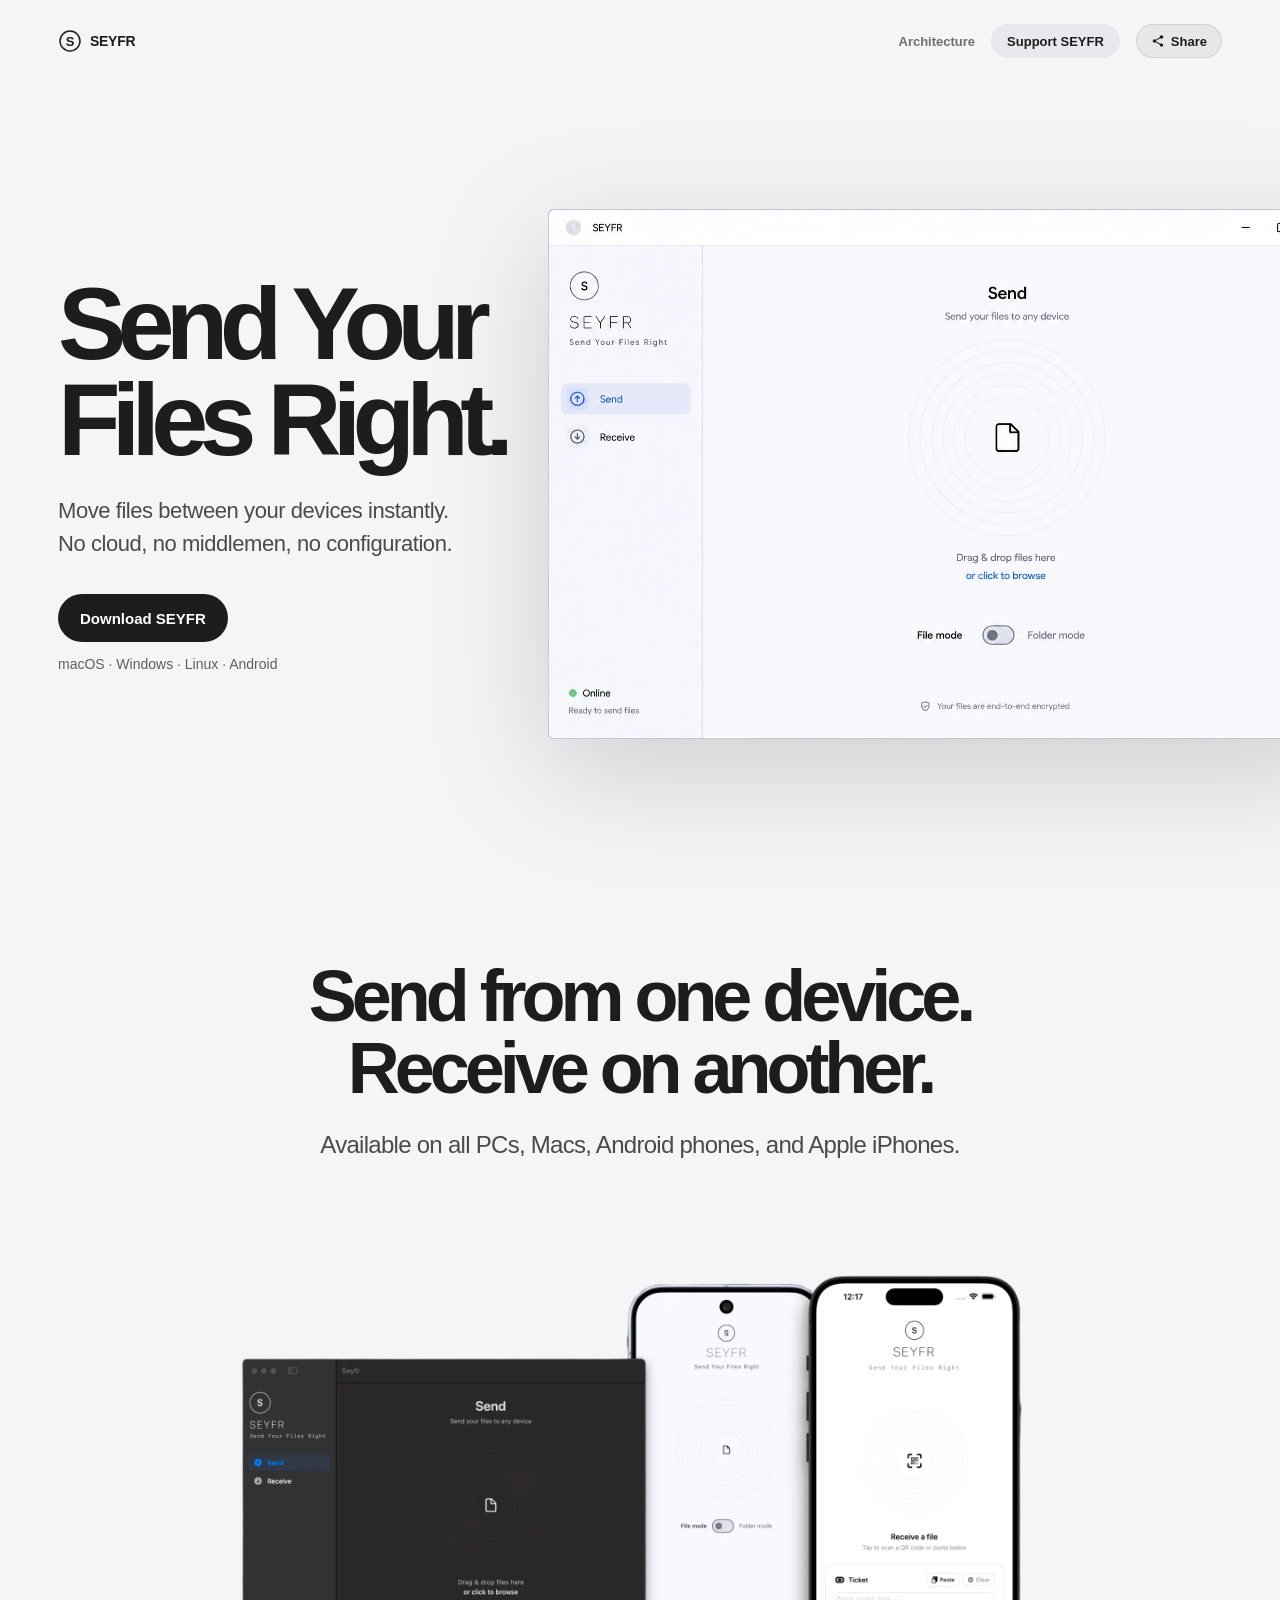
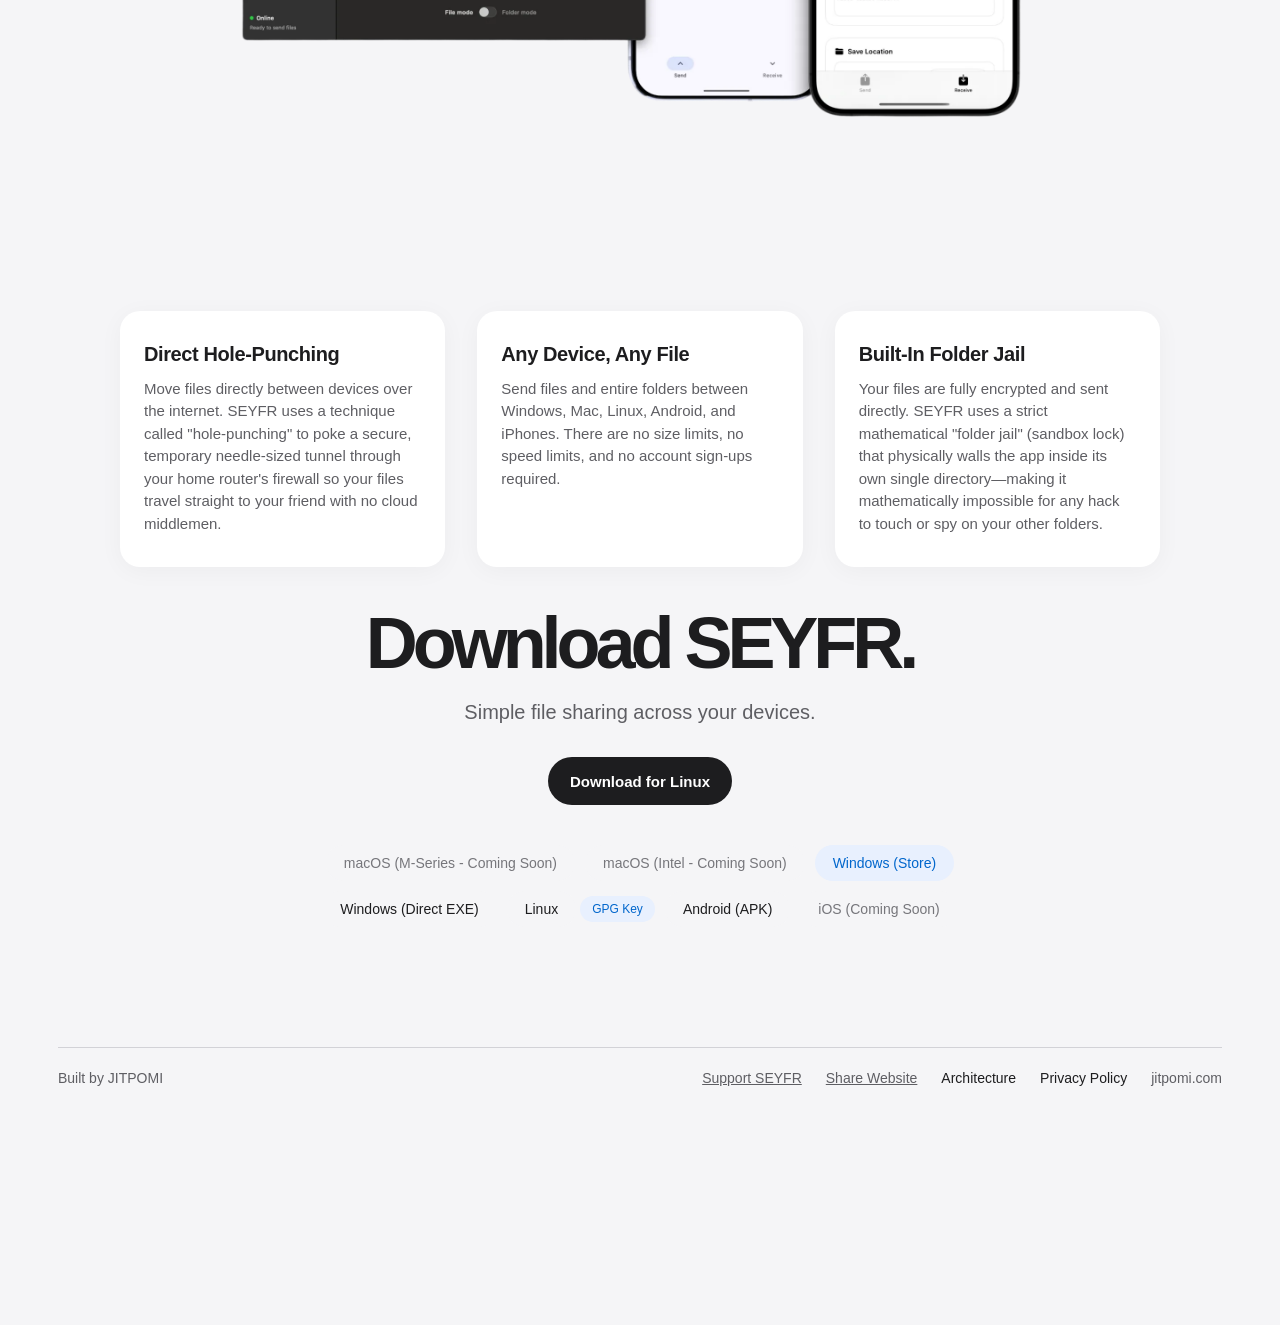
==== commit 3240dc4b: "fix: clarify macOS download options are Coming Soon in website labels" ====
--- a/website/index.html
+++ b/website/index.html
@@ -940,16 +940,15 @@
         </a>
         
         <div class="download-options">
-          <a id="download-macos-m" href="https://github.com/Jitpomi/seyfr-releases/releases/download/v0.1.23/Seyfr_aarch64.dmg" rel="noopener noreferrer" class="download-option" title="Apple Silicon">macOS (M-Series)</a>
-          <a id="download-macos-intel" href="https://github.com/Jitpomi/seyfr-releases/releases/download/v0.1.23/Seyfr_x64.dmg" rel="noopener noreferrer" class="download-option" title="Intel Macs">macOS (Intel)</a>
+          <span id="download-macos-m" aria-disabled="true" class="download-option disabled" title="Coming soon to macOS (Apple Silicon)">macOS (M-Series - Coming Soon)</span>
+          <span id="download-macos-intel" aria-disabled="true" class="download-option disabled" title="Coming soon to macOS (Intel)">macOS (Intel - Coming Soon)</span>
           <a id="download-windows" href="https://apps.microsoft.com/detail/9P18ZR98ZXN2" target="_blank" rel="noopener noreferrer" class="download-option primary-blue" title="Get SEYFR from the Microsoft Store">Windows (Store)</a>
-          <a id="download-windows-direct" href="https://github.com/Jitpomi/seyfr-releases/releases/download/v0.1.23/seyfr-x64.exe" rel="noopener noreferrer" class="download-option" title="Download standalone Windows installer">Windows (Direct EXE)</a>
-          <!-- Linux + GPG Key grouped together -->
+          <a id="download-windows-direct" href="https://github.com/Jitpomi/seyfr-releases/releases/latest/download/seyfr-x64.exe" rel="noopener noreferrer" class="download-option" title="Download standalone Windows installer">Windows (Direct EXE)</a>
           <div class="download-group">
-            <a id="download-linux" href="https://github.com/Jitpomi/seyfr-releases/releases/download/v0.1.23/Seyfr_amd64.AppImage" rel="noopener noreferrer" class="download-option">Linux</a>
+            <a id="download-linux" href="https://github.com/Jitpomi/seyfr-releases/releases/latest/download/Seyfr_amd64.AppImage" rel="noopener noreferrer" class="download-option">Linux</a>
             <a href="/seyfr-public-key.asc" class="gpg-key-btn" title="Download GPG Public Key to verify AppImage cryptographic integrity" target="_blank" rel="noopener noreferrer">GPG Key</a>
           </div>
-          <span id="download-android" aria-disabled="true" class="download-option disabled" title="Coming soon to the Google Play Store">Android (Coming Soon)</span>
+          <a id="download-android" href="https://github.com/Jitpomi/seyfr-releases/releases/download/v0.1.23/app-release.apk" rel="noopener noreferrer" class="download-option" title="Download APK for Android">Android (APK)</a>
           <span id="download-ios" aria-disabled="true" class="download-option disabled" title="Coming soon to the App Store">iOS (Coming Soon)</span>
         </div>
 
@@ -1264,22 +1263,20 @@
         }
       } else if (isMac) {
         if (btn) {
-          btn.textContent = 'Download for macOS';
-          btn.href = 'https://github.com/Jitpomi/seyfr-releases/releases/download/v0.1.23/Seyfr_aarch64.dmg';
+          btn.textContent = 'Coming Soon to macOS';
+          btn.href = '#';
+          btn.style.opacity = '0.5';
+          btn.style.cursor = 'not-allowed';
         }
       } else if (isLinux) {
         if (btn) {
           btn.textContent = 'Download for Linux';
-          btn.href = 'https://github.com/Jitpomi/seyfr-releases/releases/download/v0.1.23/Seyfr_amd64.AppImage';
+          btn.href = 'https://github.com/Jitpomi/seyfr-releases/releases/latest/download/Seyfr_amd64.AppImage';
         }
       } else if (isAndroid) {
         if (btn) {
-          btn.textContent = 'Coming Soon to Android';
-          btn.href = '#';
-          btn.style.opacity = '0.5';
-          btn.style.cursor = 'not-allowed';
-          btn.setAttribute('aria-disabled', 'true');
-          btn.addEventListener('click', (e) => e.preventDefault());
+          btn.textContent = 'Download for Android';
+          btn.href = 'https://github.com/Jitpomi/seyfr-releases/releases/download/v0.1.23/app-release.apk';
         }
       } else if (isIos) {
         if (btn) {
